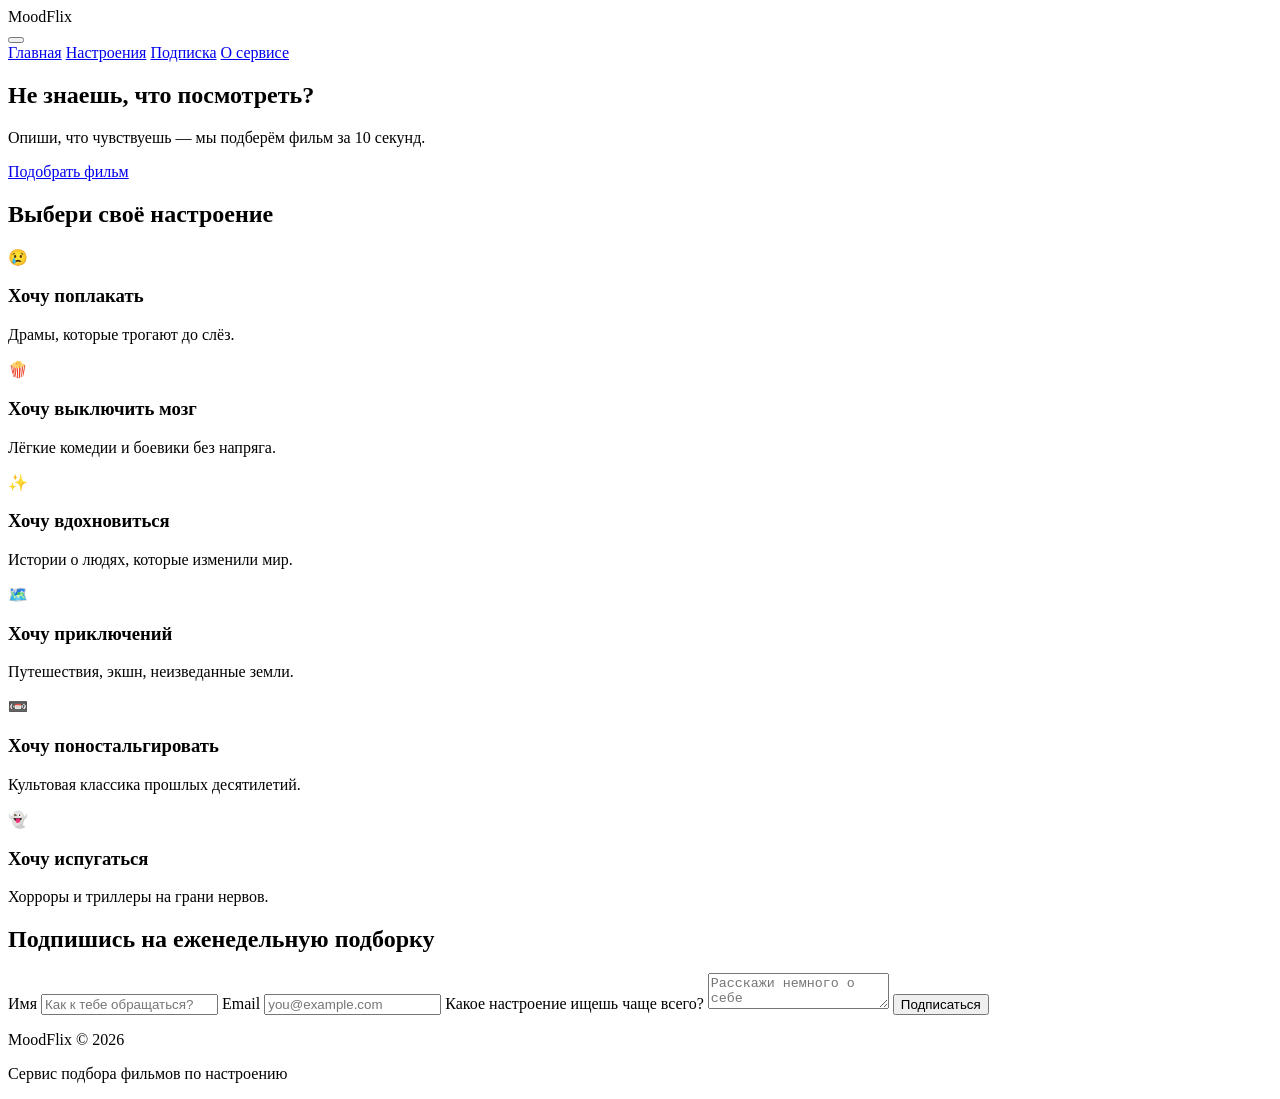
==== task2/index.html @ 87a9a449 "feat: add task2 html skeleton" ====
<!DOCTYPE html>
<html lang="ru">
<head>
  <meta charset="utf-8">
  <meta name="viewport" content="width=device-width, initial-scale=1">
  <title>MoodFlix — фильм под твоё настроение</title>
  <link rel="stylesheet" href="style.css">
</head>
<body>

  <header class="site-header">
    <div class="logo">MoodFlix</div>

    <button class="burger" aria-label="Открыть меню">
      <span></span>
      <span></span>
      <span></span>
    </button>

    <nav class="main-nav">
      <a href="#hero">Главная</a>
      <a href="#moods">Настроения</a>
      <a href="#subscribe">Подписка</a>
      <a href="#about">О сервисе</a>
    </nav>
  </header>

  <main>

    <section id="hero" class="hero">
      <h1>Не знаешь, что посмотреть?</h1>
      <p>Опиши, что чувствуешь — мы подберём фильм за 10 секунд.</p>
      <a href="#moods" class="btn-primary">Подобрать фильм</a>
    </section>

    <section id="moods" class="moods">
      <h2>Выбери своё настроение</h2>
      <div class="mood-grid">

        <div class="mood-card">
          <div class="mood-icon">😢</div>
          <h3>Хочу поплакать</h3>
          <p>Драмы, которые трогают до слёз.</p>
        </div>

        <div class="mood-card">
          <div class="mood-icon">🍿</div>
          <h3>Хочу выключить мозг</h3>
          <p>Лёгкие комедии и боевики без напряга.</p>
        </div>

        <div class="mood-card">
          <div class="mood-icon">✨</div>
          <h3>Хочу вдохновиться</h3>
          <p>Истории о людях, которые изменили мир.</p>
        </div>

        <div class="mood-card">
          <div class="mood-icon">🗺️</div>
          <h3>Хочу приключений</h3>
          <p>Путешествия, экшн, неизведанные земли.</p>
        </div>

        <div class="mood-card">
          <div class="mood-icon">📼</div>
          <h3>Хочу поностальгировать</h3>
          <p>Культовая классика прошлых десятилетий.</p>
        </div>

        <div class="mood-card">
          <div class="mood-icon">👻</div>
          <h3>Хочу испугаться</h3>
          <p>Хорроры и триллеры на грани нервов.</p>
        </div>

      </div>
    </section>

    <section id="subscribe" class="subscribe">
      <h2>Подпишись на еженедельную подборку</h2>
      <form class="subscribe-form">
        <label for="name">Имя</label>
        <input type="text" id="name" name="name" placeholder="Как к тебе обращаться?">

        <label for="email">Email</label>
        <input type="email" id="email" name="email" placeholder="you@example.com">

        <label for="message">Какое настроение ищешь чаще всего?</label>
        <textarea id="message" name="message" placeholder="Расскажи немного о себе"></textarea>

        <button type="submit" class="btn-primary">Подписаться</button>
      </form>
    </section>

  </main>

  <footer id="about" class="site-footer">
    <p>MoodFlix © 2026</p>
    <p>Сервис подбора фильмов по настроению</p>
  </footer>

</body>
</html>
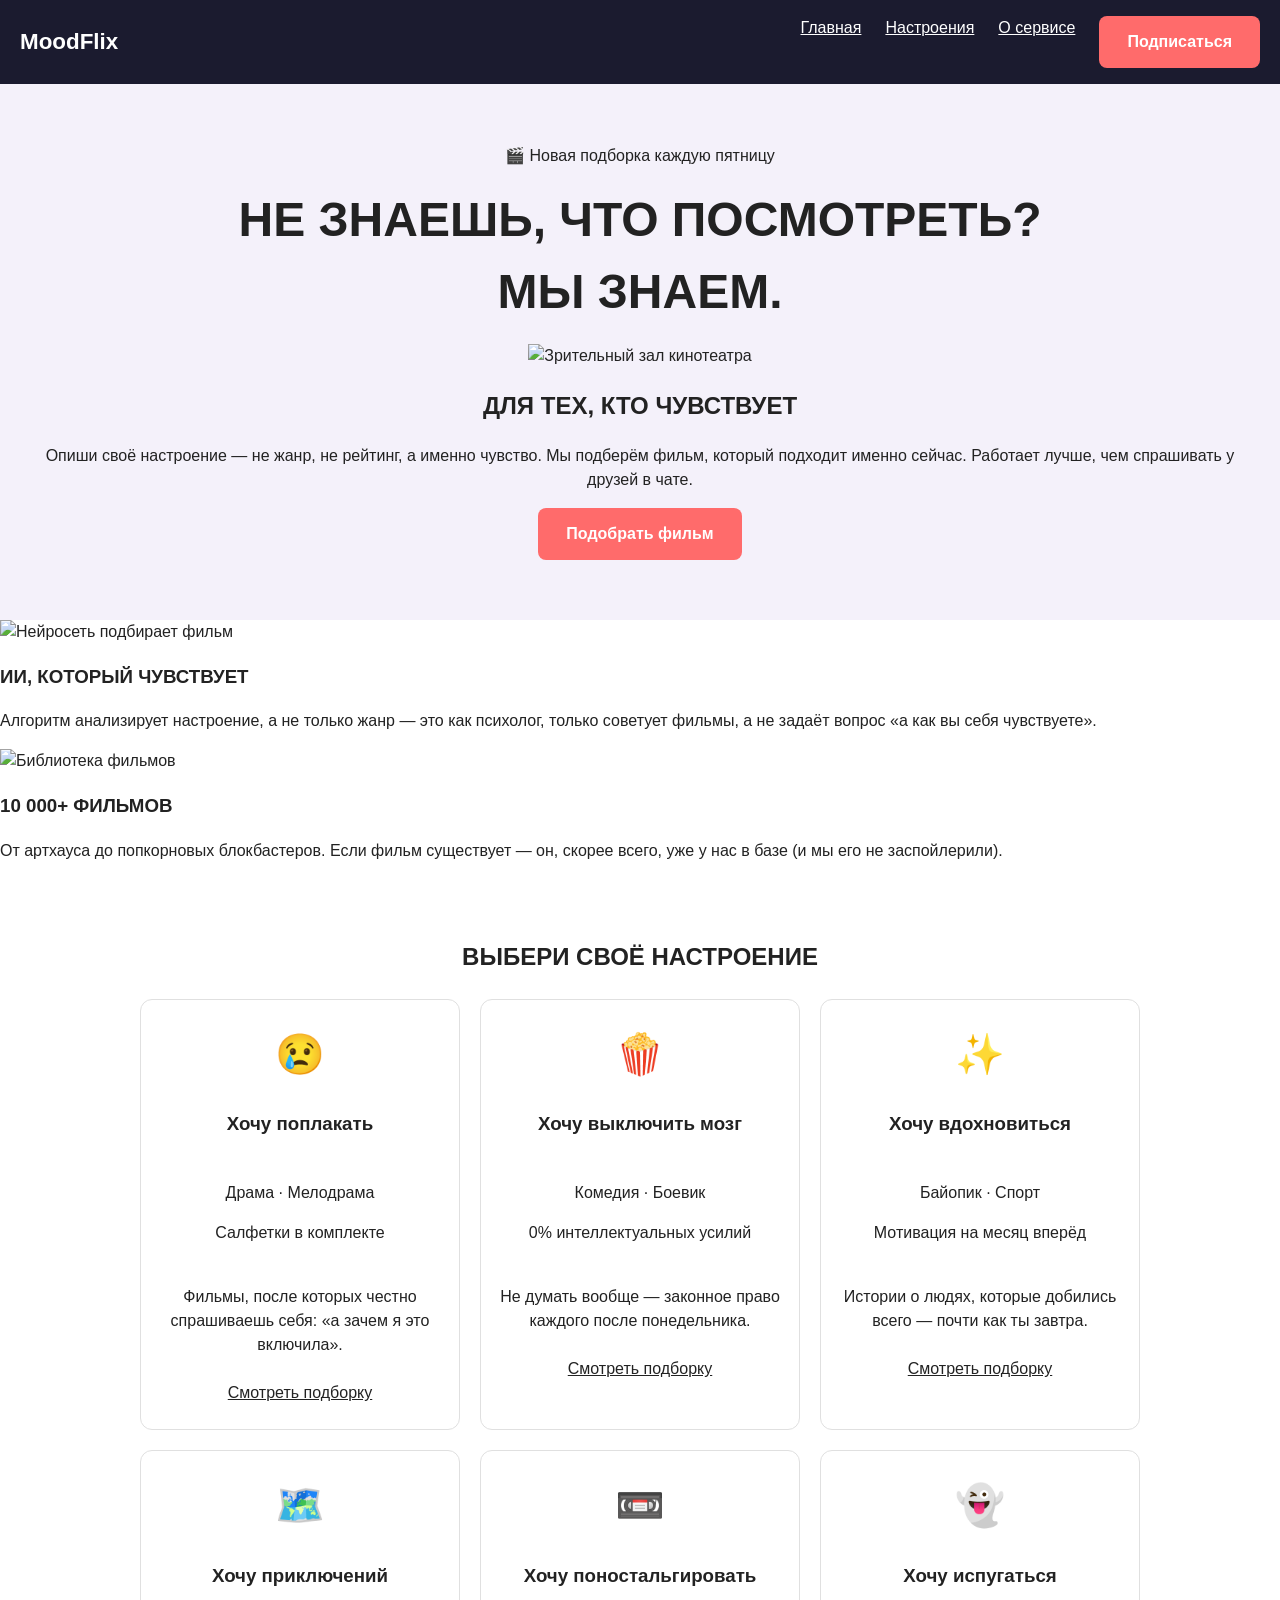
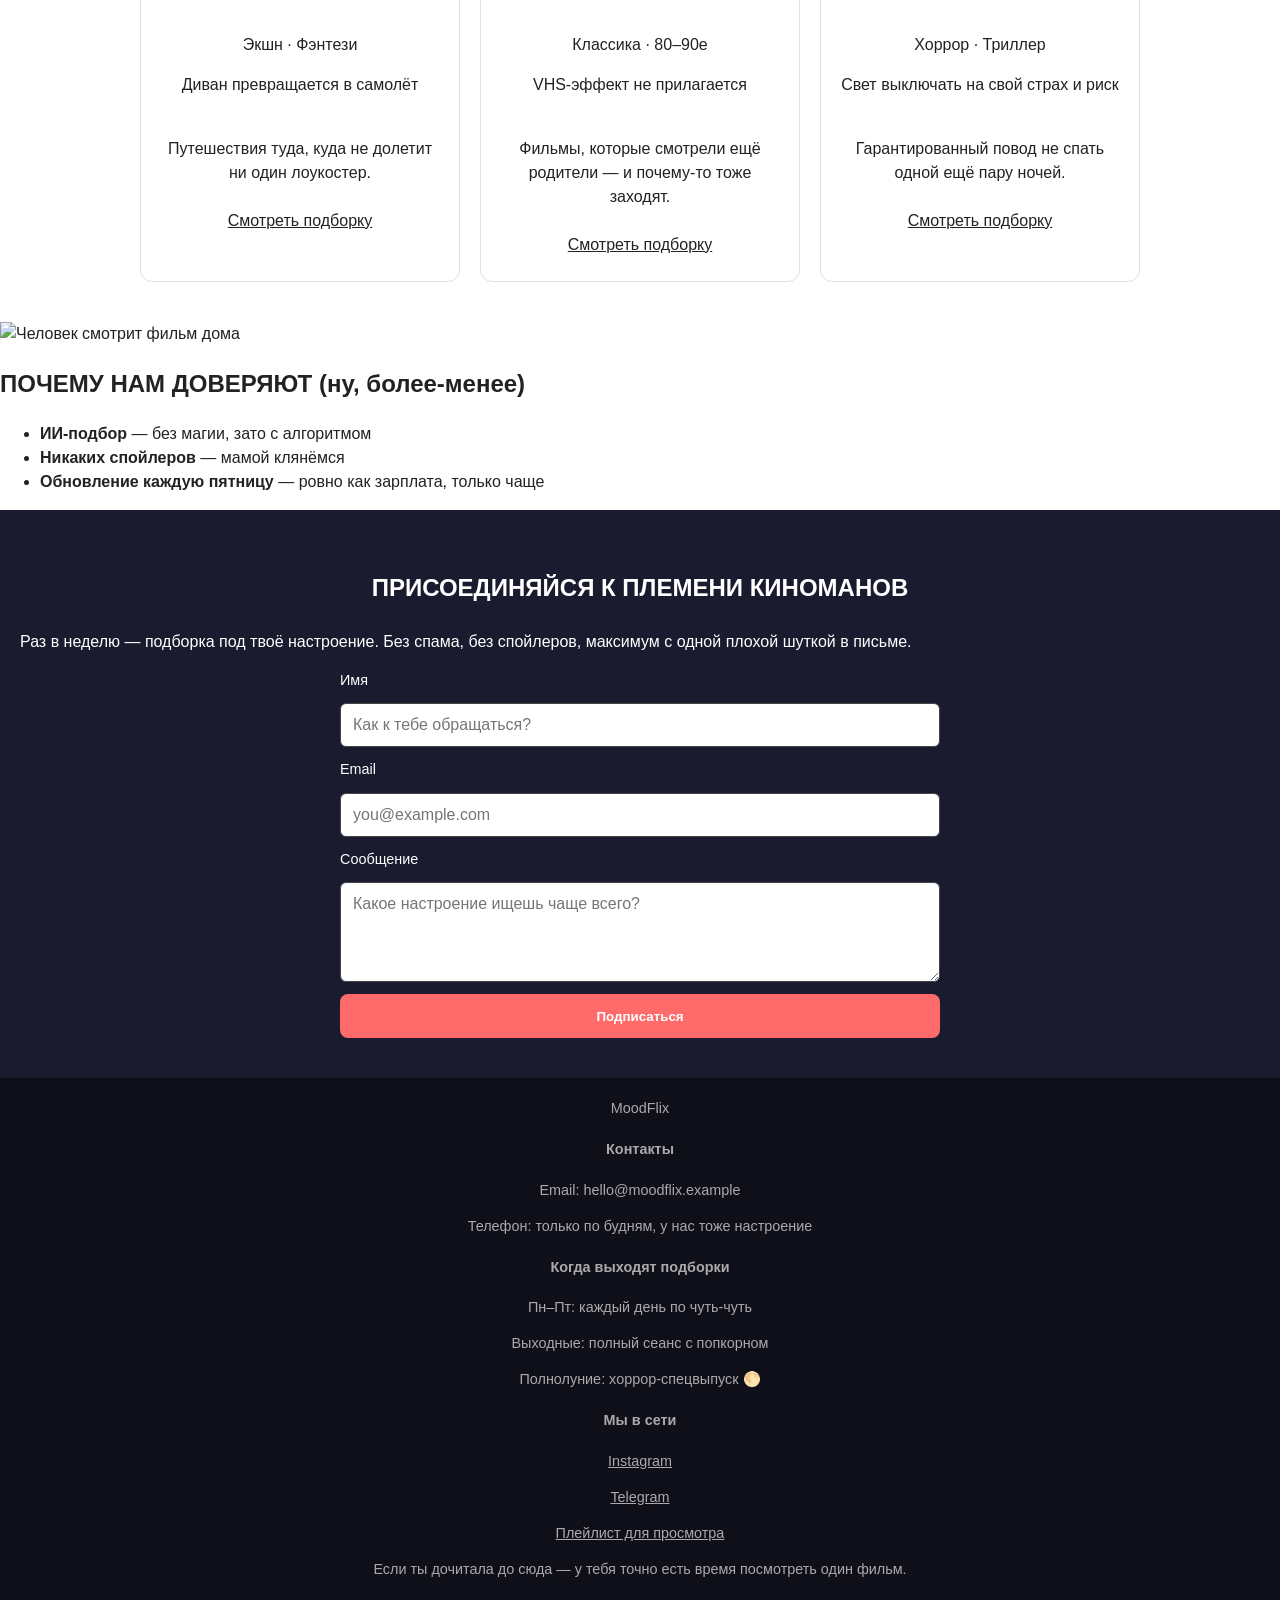
==== commit e73e7946: "feat: rebuild task2 as MoodFlix landing based on gym mockup" ====
--- a/task2/index.html
+++ b/task2/index.html
@@ -4,12 +4,14 @@
   <meta charset="utf-8">
   <meta name="viewport" content="width=device-width, initial-scale=1">
   <title>MoodFlix — фильм под твоё настроение</title>
+  <link rel="preconnect" href="https://fonts.googleapis.com">
+  <link href="https://fonts.googleapis.com/css2?family=Anton&family=Manrope:wght@400;600;800&display=swap" rel="stylesheet">
   <link rel="stylesheet" href="style.css">
 </head>
 <body>
 
   <header class="site-header">
-    <div class="logo">MoodFlix</div>
+    <div class="logo"><span class="logo-dot"></span> MoodFlix</div>
 
     <button class="burger" aria-label="Открыть меню">
       <span></span>
@@ -20,64 +22,131 @@
     <nav class="main-nav">
       <a href="#hero">Главная</a>
       <a href="#moods">Настроения</a>
-      <a href="#subscribe">Подписка</a>
       <a href="#about">О сервисе</a>
+      <a href="#subscribe" class="btn btn-primary nav-cta">Подписаться</a>
     </nav>
   </header>
 
   <main>
 
     <section id="hero" class="hero">
-      <h1>Не знаешь, что посмотреть?</h1>
-      <p>Опиши, что чувствуешь — мы подберём фильм за 10 секунд.</p>
-      <a href="#moods" class="btn-primary">Подобрать фильм</a>
+      <div class="hero-badge">🎬 Новая подборка каждую пятницу</div>
+      <h1 class="hero-title">НЕ ЗНАЕШЬ, ЧТО ПОСМОТРЕТЬ?<br><span class="accent">МЫ ЗНАЕМ.</span></h1>
+
+      <div class="hero-grid">
+        <img class="hero-image" src="https://images.unsplash.com/photo-1489599849927-2ee91cede3ba?w=900&q=80" alt="Зрительный зал кинотеатра">
+        <div class="hero-panel">
+          <h2>ДЛЯ ТЕХ, КТО ЧУВСТВУЕТ</h2>
+          <p>Опиши своё настроение — не жанр, не рейтинг, а именно чувство. Мы подберём фильм, который подходит именно сейчас. Работает лучше, чем спрашивать у друзей в чате.</p>
+          <a href="#moods" class="btn btn-primary">Подобрать фильм</a>
+        </div>
+      </div>
+    </section>
+
+    <section class="features">
+      <div class="feature-card">
+        <img src="https://images.unsplash.com/photo-1517602302552-471fe67acf66?w=700&q=80" alt="Нейросеть подбирает фильм">
+        <h3>ИИ, КОТОРЫЙ ЧУВСТВУЕТ</h3>
+        <p>Алгоритм анализирует настроение, а не только жанр — это как психолог, только советует фильмы, а не задаёт вопрос «а как вы себя чувствуете».</p>
+      </div>
+      <div class="feature-card">
+        <img src="https://images.unsplash.com/photo-1478720568477-152d9b164e26?w=700&q=80" alt="Библиотека фильмов">
+        <h3>10 000+ ФИЛЬМОВ</h3>
+        <p>От артхауса до попкорновых блокбастеров. Если фильм существует — он, скорее всего, уже у нас в базе (и мы его не заспойлерили).</p>
+      </div>
     </section>
 
     <section id="moods" class="moods">
-      <h2>Выбери своё настроение</h2>
+      <h2>ВЫБЕРИ СВОЁ НАСТРОЕНИЕ</h2>
       <div class="mood-grid">
 
         <div class="mood-card">
           <div class="mood-icon">😢</div>
           <h3>Хочу поплакать</h3>
-          <p>Драмы, которые трогают до слёз.</p>
+          <div class="mood-tags">
+            <p>Драма · Мелодрама</p>
+            <p>Салфетки в комплекте</p>
+          </div>
+          <p class="mood-desc">Фильмы, после которых честно спрашиваешь себя: «а зачем я это включила».</p>
+          <a href="#" class="btn btn-outline">Смотреть подборку</a>
         </div>
 
         <div class="mood-card">
           <div class="mood-icon">🍿</div>
           <h3>Хочу выключить мозг</h3>
-          <p>Лёгкие комедии и боевики без напряга.</p>
+          <div class="mood-tags">
+            <p>Комедия · Боевик</p>
+            <p>0% интеллектуальных усилий</p>
+          </div>
+          <p class="mood-desc">Не думать вообще — законное право каждого после понедельника.</p>
+          <a href="#" class="btn btn-outline">Смотреть подборку</a>
         </div>
 
         <div class="mood-card">
           <div class="mood-icon">✨</div>
           <h3>Хочу вдохновиться</h3>
-          <p>Истории о людях, которые изменили мир.</p>
+          <div class="mood-tags">
+            <p>Байопик · Спорт</p>
+            <p>Мотивация на месяц вперёд</p>
+          </div>
+          <p class="mood-desc">Истории о людях, которые добились всего — почти как ты завтра.</p>
+          <a href="#" class="btn btn-outline">Смотреть подборку</a>
         </div>
 
         <div class="mood-card">
           <div class="mood-icon">🗺️</div>
           <h3>Хочу приключений</h3>
-          <p>Путешествия, экшн, неизведанные земли.</p>
+          <div class="mood-tags">
+            <p>Экшн · Фэнтези</p>
+            <p>Диван превращается в самолёт</p>
+          </div>
+          <p class="mood-desc">Путешествия туда, куда не долетит ни один лоукостер.</p>
+          <a href="#" class="btn btn-outline">Смотреть подборку</a>
         </div>
 
         <div class="mood-card">
           <div class="mood-icon">📼</div>
           <h3>Хочу поностальгировать</h3>
-          <p>Культовая классика прошлых десятилетий.</p>
+          <div class="mood-tags">
+            <p>Классика · 80–90е</p>
+            <p>VHS-эффект не прилагается</p>
+          </div>
+          <p class="mood-desc">Фильмы, которые смотрели ещё родители — и почему-то тоже заходят.</p>
+          <a href="#" class="btn btn-outline">Смотреть подборку</a>
         </div>
 
         <div class="mood-card">
           <div class="mood-icon">👻</div>
           <h3>Хочу испугаться</h3>
-          <p>Хорроры и триллеры на грани нервов.</p>
+          <div class="mood-tags">
+            <p>Хоррор · Триллер</p>
+            <p>Свет выключать на свой страх и риск</p>
+          </div>
+          <p class="mood-desc">Гарантированный повод не спать одной ещё пару ночей.</p>
+          <a href="#" class="btn btn-outline">Смотреть подборку</a>
         </div>
 
       </div>
     </section>
 
+    <section id="about" class="community">
+      <div class="community-media">
+        <img src="https://images.unsplash.com/photo-1440404653325-ab127d49abc1?w=800&q=80" alt="Человек смотрит фильм дома">
+      </div>
+      <div class="community-content">
+        <h2>ПОЧЕМУ НАМ ДОВЕРЯЮТ <span class="accent">(ну, более-менее)</span></h2>
+        <ul class="perk-list">
+          <li><strong>ИИ-подбор</strong> — без магии, зато с алгоритмом</li>
+          <li><strong>Никаких спойлеров</strong> — мамой клянёмся</li>
+          <li><strong>Обновление каждую пятницу</strong> — ровно как зарплата, только чаще</li>
+        </ul>
+      </div>
+    </section>
+
     <section id="subscribe" class="subscribe">
-      <h2>Подпишись на еженедельную подборку</h2>
+      <h2>ПРИСОЕДИНЯЙСЯ К ПЛЕМЕНИ КИНОМАНОВ</h2>
+      <p class="subscribe-lead">Раз в неделю — подборка под твоё настроение. Без спама, без спойлеров, максимум с одной плохой шуткой в письме.</p>
+
       <form class="subscribe-form">
         <label for="name">Имя</label>
         <input type="text" id="name" name="name" placeholder="Как к тебе обращаться?">
@@ -85,18 +154,41 @@
         <label for="email">Email</label>
         <input type="email" id="email" name="email" placeholder="you@example.com">
 
-        <label for="message">Какое настроение ищешь чаще всего?</label>
-        <textarea id="message" name="message" placeholder="Расскажи немного о себе"></textarea>
+        <label for="message">Сообщение</label>
+        <textarea id="message" name="message" placeholder="Какое настроение ищешь чаще всего?"></textarea>
 
-        <button type="submit" class="btn-primary">Подписаться</button>
+        <button type="submit" class="btn btn-primary">Подписаться</button>
       </form>
     </section>
 
   </main>
 
-  <footer id="about" class="site-footer">
-    <p>MoodFlix © 2026</p>
-    <p>Сервис подбора фильмов по настроению</p>
+  <footer class="site-footer">
+    <div class="footer-logo"><span class="logo-dot"></span> MoodFlix</div>
+
+    <div class="footer-columns">
+      <div class="footer-col">
+        <h4>Контакты</h4>
+        <p>Email: hello@moodflix.example</p>
+        <p>Телефон: только по будням, у нас тоже настроение</p>
+      </div>
+
+      <div class="footer-col">
+        <h4>Когда выходят подборки</h4>
+        <p>Пн–Пт: каждый день по чуть-чуть</p>
+        <p>Выходные: полный сеанс с попкорном</p>
+        <p>Полнолуние: хоррор-спецвыпуск 🌕</p>
+      </div>
+
+      <div class="footer-col">
+        <h4>Мы в сети</h4>
+        <p><a href="#">Instagram</a></p>
+        <p><a href="#">Telegram</a></p>
+        <p><a href="#">Плейлист для просмотра</a></p>
+      </div>
+    </div>
+
+    <p class="footer-easter-egg">Если ты дочитала до сюда — у тебя точно есть время посмотреть один фильм.</p>
   </footer>
 
 </body>
--- a/task2/style.css
+++ b/task2/style.css
@@ -0,0 +1,242 @@
+/* ============ БАЗА (мобильная версия, без медиазапросов) ============ */
+
+* {
+  box-sizing: border-box;
+}
+
+body {
+  margin: 0;
+  font-family: Arial, sans-serif;
+  color: #222;
+  line-height: 1.5;
+}
+
+a {
+  color: inherit;
+}
+
+/* Общая структурная сетка страницы через Grid */
+body {
+  display: grid;
+  grid-template-rows: auto 1fr auto;
+  min-height: 100vh;
+}
+
+/* ШАПКА: Flexbox для расположения лого и бургера */
+.site-header {
+  display: flex;
+  flex-direction: row;
+  justify-content: space-between;
+  align-items: center;
+  padding: 16px 20px;
+  background-color: #1b1b2f;
+  color: #fff;
+}
+
+.logo {
+  font-size: 1.4rem;
+  font-weight: bold;
+}
+
+/* Бургер — виден на мобильной ширине */
+.burger {
+  display: flex;
+  flex-direction: column;
+  justify-content: space-between;
+  width: 32px;
+  height: 24px;
+  background: none;
+  border: none;
+  cursor: pointer;
+  padding: 0;
+}
+
+.burger span {
+  display: block;
+  height: 3px;
+  width: 100%;
+  background-color: #fff;
+  border-radius: 2px;
+}
+
+/* Навигация скрыта на мобильной версии (по заданию — только визуально, JS не нужен) */
+.main-nav {
+  display: none;
+}
+
+/* ГЕРОЙ-СЕКЦИЯ */
+.hero {
+  display: flex;
+  flex-direction: column;
+  align-items: center;
+  text-align: center;
+  gap: 16px;
+  padding: 60px 20px;
+  background-color: #f4f1fa;
+}
+
+.hero h1 {
+  margin: 0;
+  font-size: 1.8rem;
+}
+
+.btn-primary {
+  display: inline-block;
+  background-color: #ff6b6b;
+  color: #fff;
+  text-decoration: none;
+  padding: 14px 28px;
+  border-radius: 8px;
+  font-weight: bold;
+  min-height: 44px;
+  min-width: 44px;
+  border: none;
+  cursor: pointer;
+  transition: transform 0.2s, background-color 0.2s;
+}
+
+.btn-primary:hover {
+  background-color: #ff4757;
+  transform: scale(1.05);
+}
+
+/* БЛОК НАСТРОЕНИЙ */
+.moods {
+  padding: 40px 20px;
+}
+
+.moods h2 {
+  text-align: center;
+  margin-bottom: 24px;
+}
+
+/* Крупная сетка карточек — через CSS Grid, 1 колонка на мобильной ширине */
+.mood-grid {
+  display: grid;
+  grid-template-columns: 1fr;
+  gap: 20px;
+}
+
+.mood-card {
+  display: flex;
+  flex-direction: column;
+  align-items: center;
+  text-align: center;
+  gap: 8px;
+  background-color: #fff;
+  border: 1px solid #e0e0e0;
+  border-radius: 12px;
+  padding: 24px 16px;
+  transition: transform 0.2s, box-shadow 0.2s;
+}
+
+.mood-card:hover {
+  transform: scale(1.03);
+  box-shadow: 0 8px 20px rgba(0, 0, 0, 0.1);
+}
+
+.mood-icon {
+  font-size: 2.5rem;
+}
+
+/* ФОРМА ПОДПИСКИ */
+.subscribe {
+  background-color: #1b1b2f;
+  color: #fff;
+  padding: 40px 20px;
+}
+
+.subscribe h2 {
+  text-align: center;
+  margin-bottom: 24px;
+}
+
+.subscribe-form {
+  display: flex;
+  flex-direction: column;
+  gap: 12px;
+  max-width: 500px;
+  margin: 0 auto;
+}
+
+.subscribe-form label {
+  font-size: 0.9rem;
+}
+
+.subscribe-form input,
+.subscribe-form textarea {
+  padding: 12px;
+  border-radius: 6px;
+  border: 1px solid #444;
+  font-family: inherit;
+  font-size: 1rem;
+  min-height: 44px;
+  transition: border-color 0.2s;
+}
+
+.subscribe-form textarea {
+  min-height: 100px;
+  resize: vertical;
+}
+
+.subscribe-form input:hover,
+.subscribe-form textarea:hover {
+  border-color: #888;
+}
+
+.subscribe-form input:focus,
+.subscribe-form textarea:focus {
+  outline: none;
+  border-color: #ff6b6b;
+}
+
+/* ФУТЕР */
+.site-footer {
+  text-align: center;
+  padding: 20px;
+  background-color: #0f0f1a;
+  color: #aaa;
+  font-size: 0.9rem;
+}
+
+
+/* ============ ПЛАНШЕТ: от 768px ============ */
+@media (min-width: 768px) {
+
+  .burger {
+    display: none;
+  }
+
+  .main-nav {
+    display: flex;
+    flex-direction: row;
+    gap: 24px;
+  }
+
+  .hero h1 {
+    font-size: 2.4rem;
+  }
+
+  .mood-grid {
+    grid-template-columns: repeat(2, 1fr);
+  }
+}
+
+
+/* ============ ДЕСКТОП: от 1200px ============ */
+@media (min-width: 1200px) {
+
+  .hero h1 {
+    font-size: 3rem;
+  }
+
+  .mood-grid {
+    grid-template-columns: repeat(3, 1fr);
+    max-width: 1000px;
+    margin: 0 auto;
+  }
+
+  .subscribe-form {
+    max-width: 600px;
+  }
+}
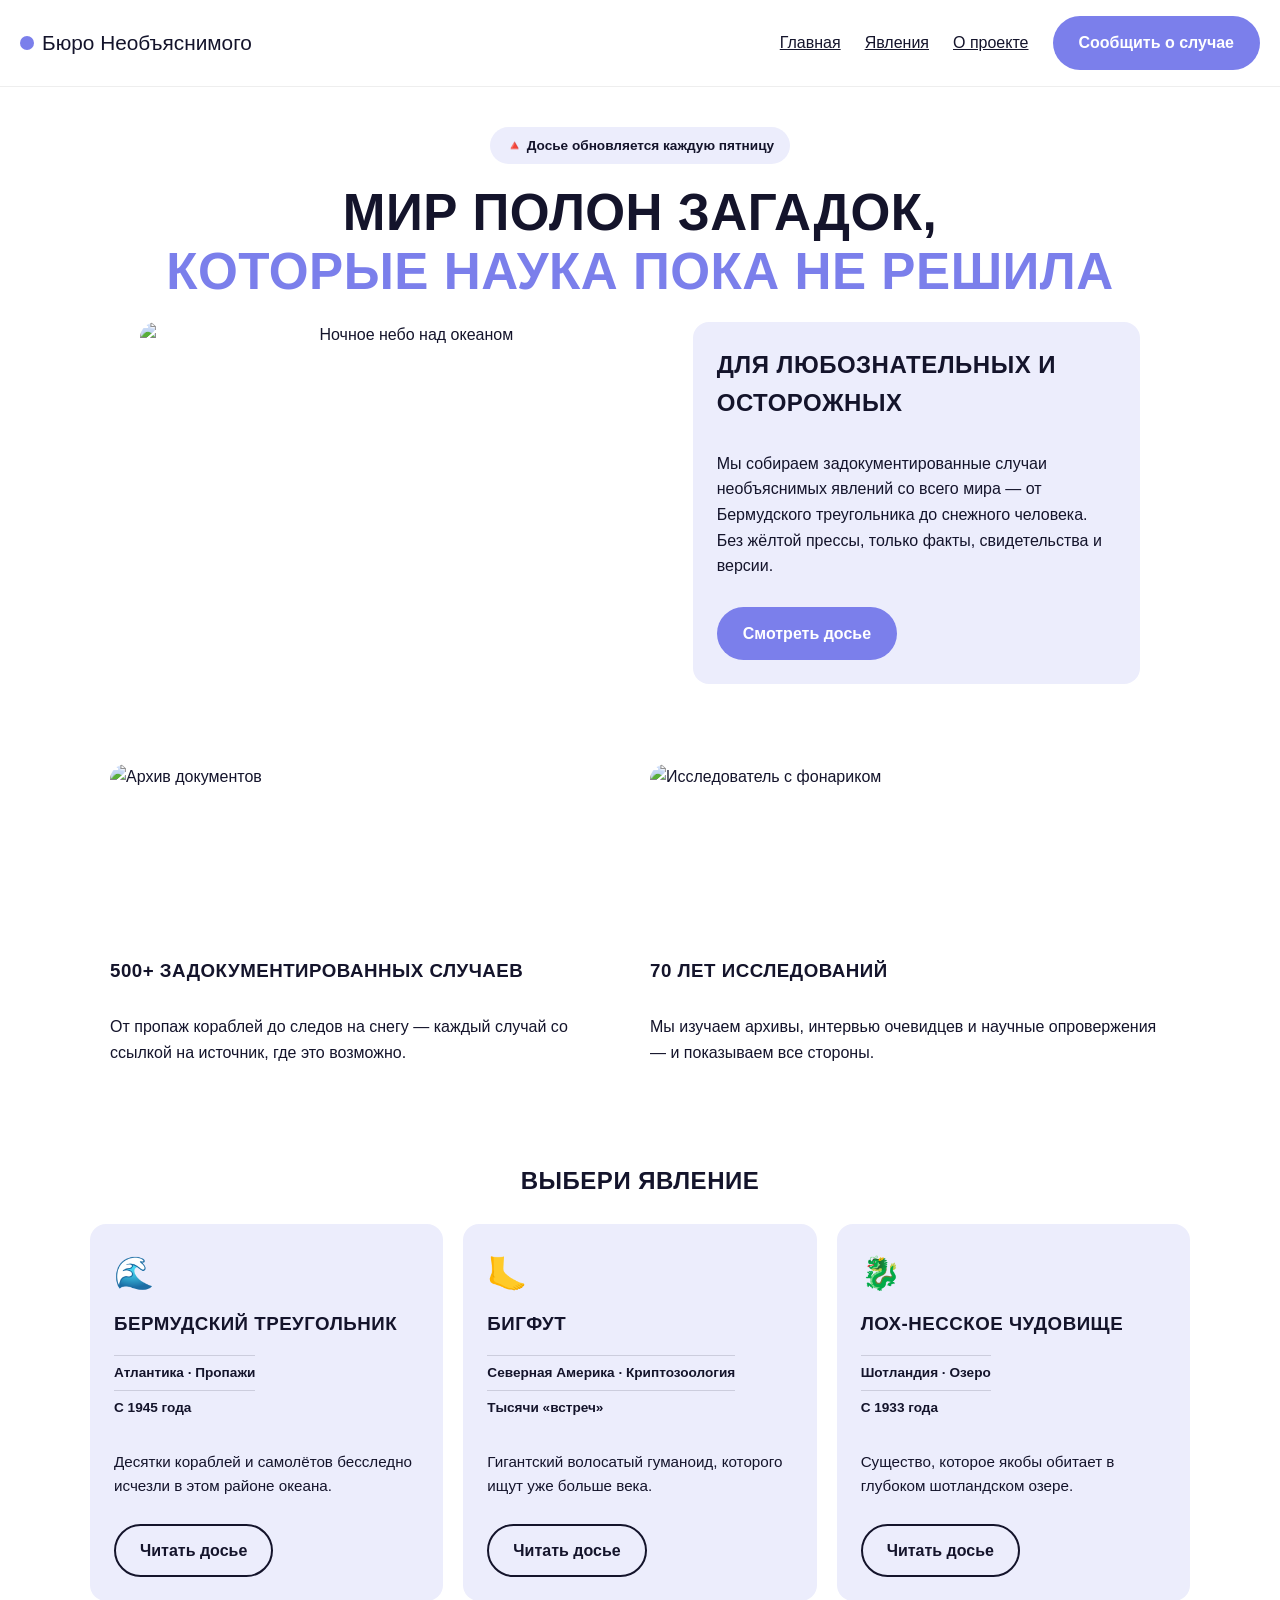
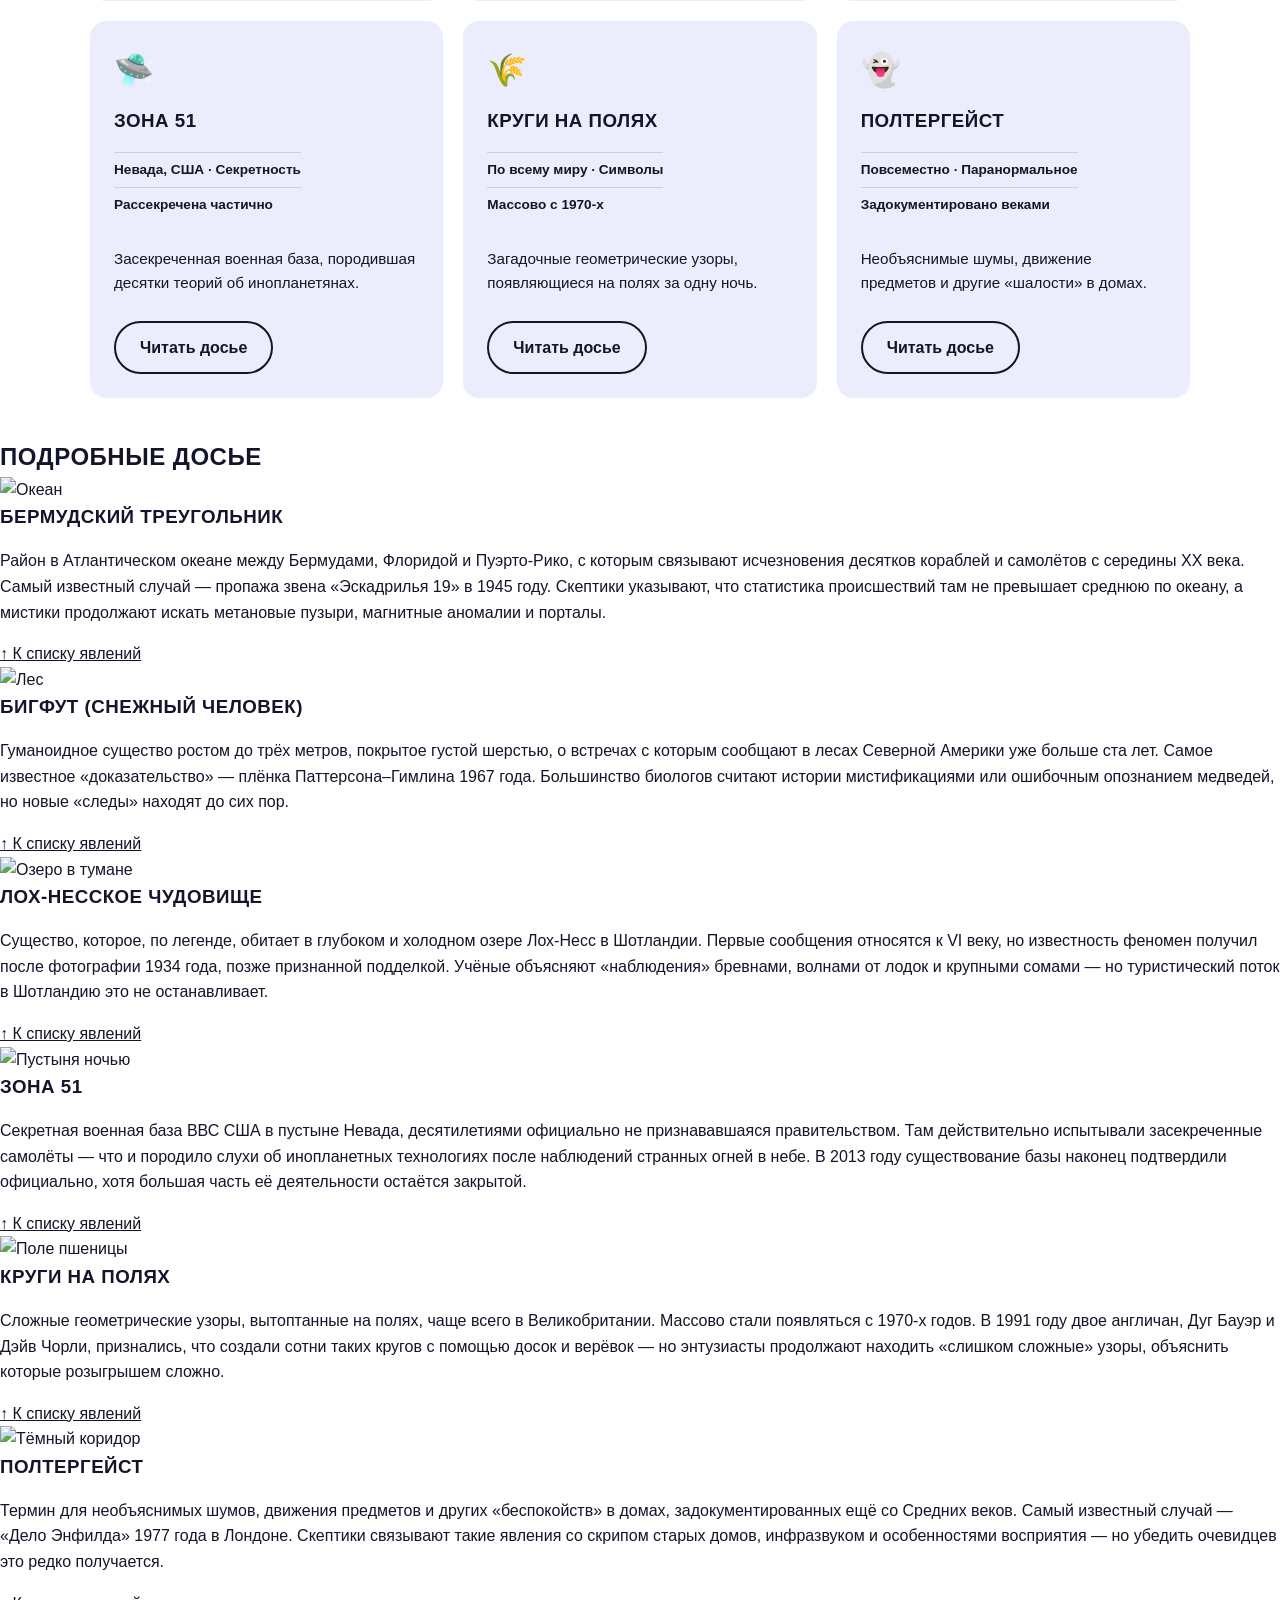
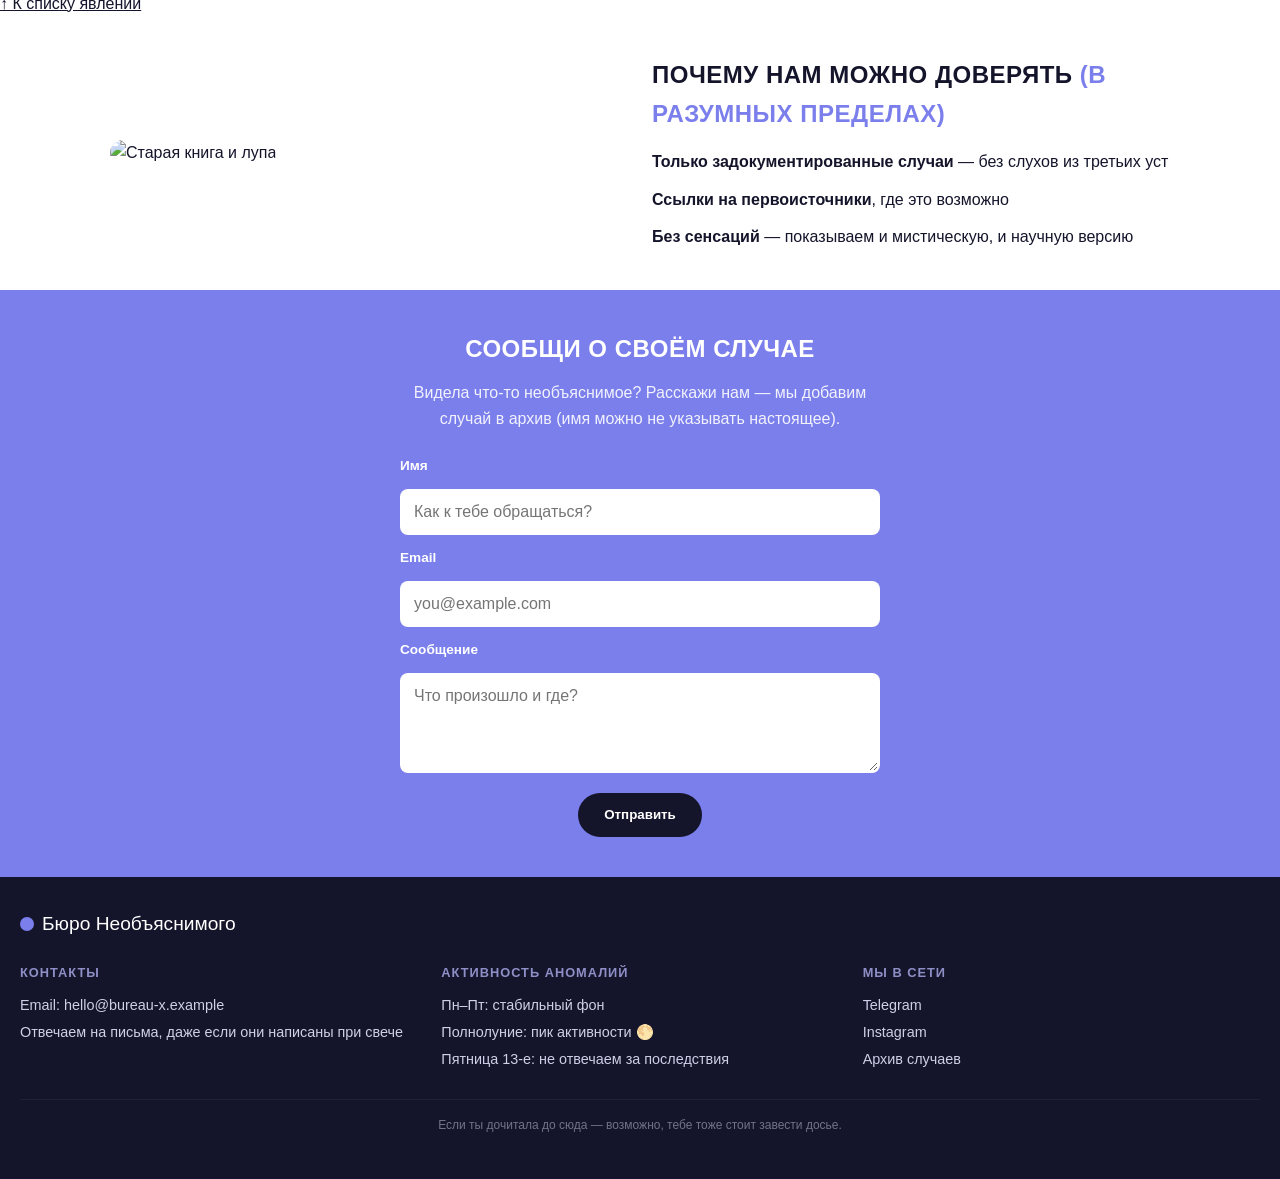
==== commit 2c853434: "fix: replace MoodFlix with Bureau of Mysteries landing (theme change)" ====
--- a/task2/index.html
+++ b/task2/index.html
@@ -3,7 +3,7 @@
 <head>
   <meta charset="utf-8">
   <meta name="viewport" content="width=device-width, initial-scale=1">
-  <title>MoodFlix — фильм под твоё настроение</title>
+  <title>Бюро Необъяснимого — архив загадочных явлений</title>
   <link rel="preconnect" href="https://fonts.googleapis.com">
   <link href="https://fonts.googleapis.com/css2?family=Anton&family=Manrope:wght@400;600;800&display=swap" rel="stylesheet">
   <link rel="stylesheet" href="style.css">
@@ -11,7 +11,7 @@
 <body>
 
   <header class="site-header">
-    <div class="logo"><span class="logo-dot"></span> MoodFlix</div>
+    <div class="logo"><span class="logo-dot"></span> Бюро Необъяснимого</div>
 
     <button class="burger" aria-label="Открыть меню">
       <span></span>
@@ -21,131 +21,190 @@
 
     <nav class="main-nav">
       <a href="#hero">Главная</a>
-      <a href="#moods">Настроения</a>
-      <a href="#about">О сервисе</a>
-      <a href="#subscribe" class="btn btn-primary nav-cta">Подписаться</a>
+      <a href="#mysteries">Явления</a>
+      <a href="#trust">О проекте</a>
+      <a href="#report" class="btn btn-primary nav-cta">Сообщить о случае</a>
     </nav>
   </header>
 
   <main>
 
     <section id="hero" class="hero">
-      <div class="hero-badge">🎬 Новая подборка каждую пятницу</div>
-      <h1 class="hero-title">НЕ ЗНАЕШЬ, ЧТО ПОСМОТРЕТЬ?<br><span class="accent">МЫ ЗНАЕМ.</span></h1>
+      <div class="hero-badge">🔺 Досье обновляется каждую пятницу</div>
+      <h1 class="hero-title">МИР ПОЛОН ЗАГАДОК,<br><span class="accent">КОТОРЫЕ НАУКА ПОКА НЕ РЕШИЛА</span></h1>
 
       <div class="hero-grid">
-        <img class="hero-image" src="https://images.unsplash.com/photo-1489599849927-2ee91cede3ba?w=900&q=80" alt="Зрительный зал кинотеатра">
+        <img class="hero-image" src="https://images.unsplash.com/photo-1502134249126-9f3755a50d78?w=900&q=80" alt="Ночное небо над океаном">
         <div class="hero-panel">
-          <h2>ДЛЯ ТЕХ, КТО ЧУВСТВУЕТ</h2>
-          <p>Опиши своё настроение — не жанр, не рейтинг, а именно чувство. Мы подберём фильм, который подходит именно сейчас. Работает лучше, чем спрашивать у друзей в чате.</p>
-          <a href="#moods" class="btn btn-primary">Подобрать фильм</a>
+          <h2>ДЛЯ ЛЮБОЗНАТЕЛЬНЫХ И ОСТОРОЖНЫХ</h2>
+          <p>Мы собираем задокументированные случаи необъяснимых явлений со всего мира — от Бермудского треугольника до снежного человека. Без жёлтой прессы, только факты, свидетельства и версии.</p>
+          <a href="#mysteries" class="btn btn-primary">Смотреть досье</a>
         </div>
       </div>
     </section>
 
     <section class="features">
       <div class="feature-card">
-        <img src="https://images.unsplash.com/photo-1517602302552-471fe67acf66?w=700&q=80" alt="Нейросеть подбирает фильм">
-        <h3>ИИ, КОТОРЫЙ ЧУВСТВУЕТ</h3>
-        <p>Алгоритм анализирует настроение, а не только жанр — это как психолог, только советует фильмы, а не задаёт вопрос «а как вы себя чувствуете».</p>
+        <img src="https://images.unsplash.com/photo-1419242902214-272b3f66ee7a?w=700&q=80" alt="Архив документов">
+        <h3>500+ ЗАДОКУМЕНТИРОВАННЫХ СЛУЧАЕВ</h3>
+        <p>От пропаж кораблей до следов на снегу — каждый случай со ссылкой на источник, где это возможно.</p>
       </div>
       <div class="feature-card">
-        <img src="https://images.unsplash.com/photo-1478720568477-152d9b164e26?w=700&q=80" alt="Библиотека фильмов">
-        <h3>10 000+ ФИЛЬМОВ</h3>
-        <p>От артхауса до попкорновых блокбастеров. Если фильм существует — он, скорее всего, уже у нас в базе (и мы его не заспойлерили).</p>
-      </div>
-    </section>
-
-    <section id="moods" class="moods">
-      <h2>ВЫБЕРИ СВОЁ НАСТРОЕНИЕ</h2>
+        <img src="https://images.unsplash.com/photo-1506318137071-a8e063b4bec0?w=700&q=80" alt="Исследователь с фонариком">
+        <h3>70 ЛЕТ ИССЛЕДОВАНИЙ</h3>
+        <p>Мы изучаем архивы, интервью очевидцев и научные опровержения — и показываем все стороны.</p>
+      </div>
+    </section>
+
+    <section id="mysteries" class="moods">
+      <h2>ВЫБЕРИ ЯВЛЕНИЕ</h2>
       <div class="mood-grid">
 
         <div class="mood-card">
-          <div class="mood-icon">😢</div>
-          <h3>Хочу поплакать</h3>
-          <div class="mood-tags">
-            <p>Драма · Мелодрама</p>
-            <p>Салфетки в комплекте</p>
-          </div>
-          <p class="mood-desc">Фильмы, после которых честно спрашиваешь себя: «а зачем я это включила».</p>
-          <a href="#" class="btn btn-outline">Смотреть подборку</a>
-        </div>
-
-        <div class="mood-card">
-          <div class="mood-icon">🍿</div>
-          <h3>Хочу выключить мозг</h3>
-          <div class="mood-tags">
-            <p>Комедия · Боевик</p>
-            <p>0% интеллектуальных усилий</p>
-          </div>
-          <p class="mood-desc">Не думать вообще — законное право каждого после понедельника.</p>
-          <a href="#" class="btn btn-outline">Смотреть подборку</a>
-        </div>
-
-        <div class="mood-card">
-          <div class="mood-icon">✨</div>
-          <h3>Хочу вдохновиться</h3>
-          <div class="mood-tags">
-            <p>Байопик · Спорт</p>
-            <p>Мотивация на месяц вперёд</p>
-          </div>
-          <p class="mood-desc">Истории о людях, которые добились всего — почти как ты завтра.</p>
-          <a href="#" class="btn btn-outline">Смотреть подборку</a>
-        </div>
-
-        <div class="mood-card">
-          <div class="mood-icon">🗺️</div>
-          <h3>Хочу приключений</h3>
-          <div class="mood-tags">
-            <p>Экшн · Фэнтези</p>
-            <p>Диван превращается в самолёт</p>
-          </div>
-          <p class="mood-desc">Путешествия туда, куда не долетит ни один лоукостер.</p>
-          <a href="#" class="btn btn-outline">Смотреть подборку</a>
-        </div>
-
-        <div class="mood-card">
-          <div class="mood-icon">📼</div>
-          <h3>Хочу поностальгировать</h3>
-          <div class="mood-tags">
-            <p>Классика · 80–90е</p>
-            <p>VHS-эффект не прилагается</p>
-          </div>
-          <p class="mood-desc">Фильмы, которые смотрели ещё родители — и почему-то тоже заходят.</p>
-          <a href="#" class="btn btn-outline">Смотреть подборку</a>
+          <div class="mood-icon">🌊</div>
+          <h3>Бермудский треугольник</h3>
+          <div class="mood-tags">
+            <p>Атлантика · Пропажи</p>
+            <p>С 1945 года</p>
+          </div>
+          <p class="mood-desc">Десятки кораблей и самолётов бесследно исчезли в этом районе океана.</p>
+          <a href="#bermuda" class="btn btn-outline">Читать досье</a>
+        </div>
+
+        <div class="mood-card">
+          <div class="mood-icon">🦶</div>
+          <h3>Бигфут</h3>
+          <div class="mood-tags">
+            <p>Северная Америка · Криптозоология</p>
+            <p>Тысячи «встреч»</p>
+          </div>
+          <p class="mood-desc">Гигантский волосатый гуманоид, которого ищут уже больше века.</p>
+          <a href="#bigfoot" class="btn btn-outline">Читать досье</a>
+        </div>
+
+        <div class="mood-card">
+          <div class="mood-icon">🐉</div>
+          <h3>Лох-Несское чудовище</h3>
+          <div class="mood-tags">
+            <p>Шотландия · Озеро</p>
+            <p>С 1933 года</p>
+          </div>
+          <p class="mood-desc">Существо, которое якобы обитает в глубоком шотландском озере.</p>
+          <a href="#nessie" class="btn btn-outline">Читать досье</a>
+        </div>
+
+        <div class="mood-card">
+          <div class="mood-icon">🛸</div>
+          <h3>Зона 51</h3>
+          <div class="mood-tags">
+            <p>Невада, США · Секретность</p>
+            <p>Рассекречена частично</p>
+          </div>
+          <p class="mood-desc">Засекреченная военная база, породившая десятки теорий об инопланетянах.</p>
+          <a href="#area51" class="btn btn-outline">Читать досье</a>
+        </div>
+
+        <div class="mood-card">
+          <div class="mood-icon">🌾</div>
+          <h3>Круги на полях</h3>
+          <div class="mood-tags">
+            <p>По всему миру · Символы</p>
+            <p>Массово с 1970-х</p>
+          </div>
+          <p class="mood-desc">Загадочные геометрические узоры, появляющиеся на полях за одну ночь.</p>
+          <a href="#cropcircles" class="btn btn-outline">Читать досье</a>
         </div>
 
         <div class="mood-card">
           <div class="mood-icon">👻</div>
-          <h3>Хочу испугаться</h3>
-          <div class="mood-tags">
-            <p>Хоррор · Триллер</p>
-            <p>Свет выключать на свой страх и риск</p>
-          </div>
-          <p class="mood-desc">Гарантированный повод не спать одной ещё пару ночей.</p>
-          <a href="#" class="btn btn-outline">Смотреть подборку</a>
-        </div>
-
-      </div>
-    </section>
-
-    <section id="about" class="community">
+          <h3>Полтергейст</h3>
+          <div class="mood-tags">
+            <p>Повсеместно · Паранормальное</p>
+            <p>Задокументировано веками</p>
+          </div>
+          <p class="mood-desc">Необъяснимые шумы, движение предметов и другие «шалости» в домах.</p>
+          <a href="#ghosts" class="btn btn-outline">Читать досье</a>
+        </div>
+
+      </div>
+    </section>
+
+    <section class="dossier-list">
+      <h2 class="dossier-heading">ПОДРОБНЫЕ ДОСЬЕ</h2>
+
+      <article id="bermuda" class="dossier">
+        <img src="https://images.unsplash.com/photo-1439405326854-014607f694d7?w=800&q=80" alt="Океан">
+        <div class="dossier-text">
+          <h3>Бермудский треугольник</h3>
+          <p>Район в Атлантическом океане между Бермудами, Флоридой и Пуэрто-Рико, с которым связывают исчезновения десятков кораблей и самолётов с середины XX века. Самый известный случай — пропажа звена «Эскадрилья 19» в 1945 году. Скептики указывают, что статистика происшествий там не превышает среднюю по океану, а мистики продолжают искать метановые пузыри, магнитные аномалии и порталы.</p>
+          <a href="#mysteries" class="dossier-back">↑ К списку явлений</a>
+        </div>
+      </article>
+
+      <article id="bigfoot" class="dossier">
+        <img src="https://images.unsplash.com/photo-1448375240586-882707db888b?w=800&q=80" alt="Лес">
+        <div class="dossier-text">
+          <h3>Бигфут (Снежный человек)</h3>
+          <p>Гуманоидное существо ростом до трёх метров, покрытое густой шерстью, о встречах с которым сообщают в лесах Северной Америки уже больше ста лет. Самое известное «доказательство» — плёнка Паттерсона–Гимлина 1967 года. Большинство биологов считают истории мистификациями или ошибочным опознанием медведей, но новые «следы» находят до сих пор.</p>
+          <a href="#mysteries" class="dossier-back">↑ К списку явлений</a>
+        </div>
+      </article>
+
+      <article id="nessie" class="dossier">
+        <img src="https://images.unsplash.com/photo-1500534623283-312aade485b7?w=800&q=80" alt="Озеро в тумане">
+        <div class="dossier-text">
+          <h3>Лох-Несское чудовище</h3>
+          <p>Существо, которое, по легенде, обитает в глубоком и холодном озере Лох-Несс в Шотландии. Первые сообщения относятся к VI веку, но известность феномен получил после фотографии 1934 года, позже признанной подделкой. Учёные объясняют «наблюдения» бревнами, волнами от лодок и крупными сомами — но туристический поток в Шотландию это не останавливает.</p>
+          <a href="#mysteries" class="dossier-back">↑ К списку явлений</a>
+        </div>
+      </article>
+
+      <article id="area51" class="dossier">
+        <img src="https://images.unsplash.com/photo-1446776653964-20c1d3a81b06?w=800&q=80" alt="Пустыня ночью">
+        <div class="dossier-text">
+          <h3>Зона 51</h3>
+          <p>Секретная военная база ВВС США в пустыне Невада, десятилетиями официально не признававшаяся правительством. Там действительно испытывали засекреченные самолёты — что и породило слухи об инопланетных технологиях после наблюдений странных огней в небе. В 2013 году существование базы наконец подтвердили официально, хотя большая часть её деятельности остаётся закрытой.</p>
+          <a href="#mysteries" class="dossier-back">↑ К списку явлений</a>
+        </div>
+      </article>
+
+      <article id="cropcircles" class="dossier">
+        <img src="https://images.unsplash.com/photo-1500382017468-9049fed747ef?w=800&q=80" alt="Поле пшеницы">
+        <div class="dossier-text">
+          <h3>Круги на полях</h3>
+          <p>Сложные геометрические узоры, вытоптанные на полях, чаще всего в Великобритании. Массово стали появляться с 1970-х годов. В 1991 году двое англичан, Дуг Бауэр и Дэйв Чорли, признались, что создали сотни таких кругов с помощью досок и верёвок — но энтузиасты продолжают находить «слишком сложные» узоры, объяснить которые розыгрышем сложно.</p>
+          <a href="#mysteries" class="dossier-back">↑ К списку явлений</a>
+        </div>
+      </article>
+
+      <article id="ghosts" class="dossier">
+        <img src="https://images.unsplash.com/photo-1520121401995-928cd50d4e27?w=800&q=80" alt="Тёмный коридор">
+        <div class="dossier-text">
+          <h3>Полтергейст</h3>
+          <p>Термин для необъяснимых шумов, движения предметов и других «беспокойств» в домах, задокументированных ещё со Средних веков. Самый известный случай — «Дело Энфилда» 1977 года в Лондоне. Скептики связывают такие явления со скрипом старых домов, инфразвуком и особенностями восприятия — но убедить очевидцев это редко получается.</p>
+          <a href="#mysteries" class="dossier-back">↑ К списку явлений</a>
+        </div>
+      </article>
+
+    </section>
+
+    <section id="trust" class="community">
       <div class="community-media">
-        <img src="https://images.unsplash.com/photo-1440404653325-ab127d49abc1?w=800&q=80" alt="Человек смотрит фильм дома">
+        <img src="https://images.unsplash.com/photo-1518281420975-50db6e5d0a97?w=800&q=80" alt="Старая книга и лупа">
       </div>
       <div class="community-content">
-        <h2>ПОЧЕМУ НАМ ДОВЕРЯЮТ <span class="accent">(ну, более-менее)</span></h2>
+        <h2>ПОЧЕМУ НАМ МОЖНО ДОВЕРЯТЬ <span class="accent">(в разумных пределах)</span></h2>
         <ul class="perk-list">
-          <li><strong>ИИ-подбор</strong> — без магии, зато с алгоритмом</li>
-          <li><strong>Никаких спойлеров</strong> — мамой клянёмся</li>
-          <li><strong>Обновление каждую пятницу</strong> — ровно как зарплата, только чаще</li>
+          <li><strong>Только задокументированные случаи</strong> — без слухов из третьих уст</li>
+          <li><strong>Ссылки на первоисточники</strong>, где это возможно</li>
+          <li><strong>Без сенсаций</strong> — показываем и мистическую, и научную версию</li>
         </ul>
       </div>
     </section>
 
-    <section id="subscribe" class="subscribe">
-      <h2>ПРИСОЕДИНЯЙСЯ К ПЛЕМЕНИ КИНОМАНОВ</h2>
-      <p class="subscribe-lead">Раз в неделю — подборка под твоё настроение. Без спама, без спойлеров, максимум с одной плохой шуткой в письме.</p>
+    <section id="report" class="subscribe">
+      <h2>СООБЩИ О СВОЁМ СЛУЧАЕ</h2>
+      <p class="subscribe-lead">Видела что-то необъяснимое? Расскажи нам — мы добавим случай в архив (имя можно не указывать настоящее).</p>
 
       <form class="subscribe-form">
         <label for="name">Имя</label>
@@ -155,40 +214,40 @@
         <input type="email" id="email" name="email" placeholder="you@example.com">
 
         <label for="message">Сообщение</label>
-        <textarea id="message" name="message" placeholder="Какое настроение ищешь чаще всего?"></textarea>
-
-        <button type="submit" class="btn btn-primary">Подписаться</button>
+        <textarea id="message" name="message" placeholder="Что произошло и где?"></textarea>
+
+        <button type="submit" class="btn btn-primary">Отправить</button>
       </form>
     </section>
 
   </main>
 
   <footer class="site-footer">
-    <div class="footer-logo"><span class="logo-dot"></span> MoodFlix</div>
+    <div class="footer-logo"><span class="logo-dot"></span> Бюро Необъяснимого</div>
 
     <div class="footer-columns">
       <div class="footer-col">
         <h4>Контакты</h4>
-        <p>Email: hello@moodflix.example</p>
-        <p>Телефон: только по будням, у нас тоже настроение</p>
+        <p>Email: hello@bureau-x.example</p>
+        <p>Отвечаем на письма, даже если они написаны при свече</p>
       </div>
 
       <div class="footer-col">
-        <h4>Когда выходят подборки</h4>
-        <p>Пн–Пт: каждый день по чуть-чуть</p>
-        <p>Выходные: полный сеанс с попкорном</p>
-        <p>Полнолуние: хоррор-спецвыпуск 🌕</p>
+        <h4>Активность аномалий</h4>
+        <p>Пн–Пт: стабильный фон</p>
+        <p>Полнолуние: пик активности 🌕</p>
+        <p>Пятница 13-е: не отвечаем за последствия</p>
       </div>
 
       <div class="footer-col">
         <h4>Мы в сети</h4>
+        <p><a href="#">Telegram</a></p>
         <p><a href="#">Instagram</a></p>
-        <p><a href="#">Telegram</a></p>
-        <p><a href="#">Плейлист для просмотра</a></p>
+        <p><a href="#">Архив случаев</a></p>
       </div>
     </div>
 
-    <p class="footer-easter-egg">Если ты дочитала до сюда — у тебя точно есть время посмотреть один фильм.</p>
+    <p class="footer-easter-egg">Если ты дочитала до сюда — возможно, тебе тоже стоит завести досье.</p>
   </footer>
 
 </body>
--- a/task2/style.css
+++ b/task2/style.css
@@ -1,4 +1,9 @@
-/* ============ БАЗА (мобильная версия, без медиазапросов) ============ */
+:root {
+  --color-primary: #7B7FEB;
+  --color-primary-dark: #5D62D1;
+  --color-light: #ECEDFC;
+  --color-dark: #14142B;
+}
 
 * {
   box-sizing: border-box;
@@ -6,45 +11,108 @@
 
 body {
   margin: 0;
-  font-family: Arial, sans-serif;
-  color: #222;
-  line-height: 1.5;
+  font-family: 'Manrope', Arial, sans-serif;
+  color: var(--color-dark);
+  line-height: 1.6;
+  display: grid;
+  grid-template-rows: auto 1fr auto;
+  min-height: 100vh;
+}
+
+h1, h2, h3, h4 {
+  font-family: 'Anton', 'Arial Black', sans-serif;
+  text-transform: uppercase;
+  letter-spacing: 0.5px;
+  margin: 0;
 }
 
 a {
   color: inherit;
 }
 
-/* Общая структурная сетка страницы через Grid */
-body {
-  display: grid;
-  grid-template-rows: auto 1fr auto;
-  min-height: 100vh;
-}
-
-/* ШАПКА: Flexbox для расположения лого и бургера */
+.accent {
+  color: var(--color-primary);
+}
+
+/* Кнопки */
+.btn {
+  display: inline-flex;
+  align-items: center;
+  justify-content: center;
+  min-height: 44px;
+  min-width: 44px;
+  padding: 12px 24px;
+  border-radius: 999px;
+  font-weight: 800;
+  text-decoration: none;
+  border: 2px solid transparent;
+  cursor: pointer;
+  transition: transform 0.2s, background-color 0.2s, color 0.2s;
+}
+
+.btn-primary {
+  background-color: var(--color-primary);
+  color: #fff;
+}
+
+.btn-primary:hover {
+  background-color: var(--color-primary-dark);
+  transform: scale(1.05);
+}
+
+.btn-outline {
+  background-color: transparent;
+  border-color: var(--color-dark);
+  color: var(--color-dark);
+}
+
+.btn-outline:hover {
+  background-color: var(--color-dark);
+  color: #fff;
+  transform: scale(1.05);
+}
+
+/* ШАПКА */
 .site-header {
   display: flex;
   flex-direction: row;
   justify-content: space-between;
   align-items: center;
+  flex-wrap: wrap;
+  gap: 12px;
   padding: 16px 20px;
-  background-color: #1b1b2f;
-  color: #fff;
+  background: #fff;
+  border-bottom: 1px solid #eee;
 }
 
 .logo {
-  font-size: 1.4rem;
-  font-weight: bold;
-}
-
-/* Бургер — виден на мобильной ширине */
+  display: flex;
+  align-items: center;
+  gap: 8px;
+  font-family: 'Anton', sans-serif;
+  font-size: 1.3rem;
+}
+
+.logo-dot {
+  width: 14px;
+  height: 14px;
+  border-radius: 50%;
+  background: var(--color-primary);
+  display: inline-block;
+  animation: pulse 2s infinite;
+}
+
+@keyframes pulse {
+  0%, 100% { transform: scale(1); opacity: 1; }
+  50% { transform: scale(1.3); opacity: 0.6; }
+}
+
 .burger {
   display: flex;
   flex-direction: column;
   justify-content: space-between;
-  width: 32px;
-  height: 24px;
+  width: 28px;
+  height: 20px;
   background: none;
   border: none;
   cursor: pointer;
@@ -55,52 +123,90 @@
   display: block;
   height: 3px;
   width: 100%;
-  background-color: #fff;
+  background-color: var(--color-dark);
   border-radius: 2px;
 }
 
-/* Навигация скрыта на мобильной версии (по заданию — только визуально, JS не нужен) */
 .main-nav {
   display: none;
 }
 
-/* ГЕРОЙ-СЕКЦИЯ */
+/* HERO */
 .hero {
-  display: flex;
-  flex-direction: column;
-  align-items: center;
+  padding: 40px 20px;
   text-align: center;
+  display: flex;
+  flex-direction: column;
+  align-items: center;
+  gap: 20px;
+}
+
+.hero-badge {
+  display: inline-flex;
+  align-items: center;
+  gap: 6px;
+  background: var(--color-light);
+  padding: 8px 16px;
+  border-radius: 999px;
+  font-size: 0.85rem;
+  font-weight: 700;
+}
+
+.hero-title {
+  font-size: 2rem;
+  line-height: 1.15;
+}
+
+.hero-grid {
+  display: grid;
+  grid-template-columns: 1fr;
   gap: 16px;
-  padding: 60px 20px;
-  background-color: #f4f1fa;
-}
-
-.hero h1 {
-  margin: 0;
-  font-size: 1.8rem;
-}
-
-.btn-primary {
-  display: inline-block;
-  background-color: #ff6b6b;
-  color: #fff;
-  text-decoration: none;
-  padding: 14px 28px;
-  border-radius: 8px;
-  font-weight: bold;
-  min-height: 44px;
-  min-width: 44px;
-  border: none;
-  cursor: pointer;
-  transition: transform 0.2s, background-color 0.2s;
-}
-
-.btn-primary:hover {
-  background-color: #ff4757;
-  transform: scale(1.05);
-}
-
-/* БЛОК НАСТРОЕНИЙ */
+  width: 100%;
+  max-width: 1000px;
+}
+
+.hero-image {
+  width: 100%;
+  height: 220px;
+  object-fit: cover;
+  border-radius: 16px;
+}
+
+.hero-panel {
+  background: var(--color-light);
+  border-radius: 16px;
+  padding: 24px;
+  text-align: left;
+  display: flex;
+  flex-direction: column;
+  gap: 12px;
+  align-items: flex-start;
+}
+
+/* ФИЧИ */
+.features {
+  display: grid;
+  grid-template-columns: 1fr;
+  gap: 20px;
+  padding: 40px 20px;
+  max-width: 1100px;
+  margin: 0 auto;
+}
+
+.feature-card {
+  display: flex;
+  flex-direction: column;
+  gap: 12px;
+}
+
+.feature-card img {
+  width: 100%;
+  height: 180px;
+  object-fit: cover;
+  border-radius: 16px;
+}
+
+/* НАСТРОЕНИЯ */
 .moods {
   padding: 40px 20px;
 }
@@ -110,67 +216,114 @@
   margin-bottom: 24px;
 }
 
-/* Крупная сетка карточек — через CSS Grid, 1 колонка на мобильной ширине */
 .mood-grid {
   display: grid;
   grid-template-columns: 1fr;
   gap: 20px;
+  max-width: 1100px;
+  margin: 0 auto;
 }
 
 .mood-card {
   display: flex;
   flex-direction: column;
-  align-items: center;
-  text-align: center;
-  gap: 8px;
-  background-color: #fff;
-  border: 1px solid #e0e0e0;
-  border-radius: 12px;
-  padding: 24px 16px;
-  transition: transform 0.2s, box-shadow 0.2s;
+  gap: 10px;
+  align-items: flex-start;
+  background: var(--color-light);
+  border-radius: 16px;
+  padding: 24px;
+  transition: transform 0.25s, box-shadow 0.25s;
 }
 
 .mood-card:hover {
-  transform: scale(1.03);
-  box-shadow: 0 8px 20px rgba(0, 0, 0, 0.1);
+  transform: translateY(-6px) scale(1.02);
+  box-shadow: 0 12px 24px rgba(20, 20, 43, 0.12);
 }
 
 .mood-icon {
-  font-size: 2.5rem;
-}
-
-/* ФОРМА ПОДПИСКИ */
+  font-size: 2rem;
+}
+
+.mood-tags p {
+  margin: 6px 0;
+  padding-top: 6px;
+  border-top: 1px solid rgba(20, 20, 43, 0.15);
+  font-size: 0.85rem;
+  font-weight: 700;
+}
+
+.mood-desc {
+  font-size: 0.95rem;
+}
+
+/* О СЕРВИСЕ */
+.community {
+  display: grid;
+  grid-template-columns: 1fr;
+  gap: 24px;
+  padding: 40px 20px;
+  max-width: 1100px;
+  margin: 0 auto;
+}
+
+.community-media img {
+  width: 100%;
+  height: 240px;
+  object-fit: cover;
+  border-radius: 16px;
+}
+
+.perk-list {
+  list-style: none;
+  padding: 0;
+  margin: 16px 0 0;
+  display: flex;
+  flex-direction: column;
+  gap: 12px;
+}
+
+/* ПОДПИСКА */
 .subscribe {
-  background-color: #1b1b2f;
+  background: var(--color-primary);
   color: #fff;
   padding: 40px 20px;
+  text-align: center;
 }
 
 .subscribe h2 {
-  text-align: center;
-  margin-bottom: 24px;
+  color: #fff;
+}
+
+.subscribe-lead {
+  max-width: 500px;
+  margin: 12px auto 24px;
+  opacity: 0.9;
 }
 
 .subscribe-form {
   display: flex;
   flex-direction: column;
   gap: 12px;
-  max-width: 500px;
+  max-width: 480px;
   margin: 0 auto;
+  text-align: left;
 }
 
 .subscribe-form label {
-  font-size: 0.9rem;
+  font-size: 0.85rem;
+  font-weight: 700;
 }
 
 .subscribe-form input,
 .subscribe-form textarea {
   padding: 12px;
-  border-radius: 6px;
-  border: 1px solid #444;
+  border-radius: 8px;
+  border: 2px solid transparent;
   font-family: inherit;
   font-size: 1rem;
   min-height: 44px;
+  background: #fff;
+  color: var(--color-dark);
   transition: border-color 0.2s;
 }
 
@@ -181,22 +334,77 @@
 
 .subscribe-form input:hover,
 .subscribe-form textarea:hover {
-  border-color: #888;
+  border-color: rgba(20, 20, 43, 0.3);
 }
 
 .subscribe-form input:focus,
 .subscribe-form textarea:focus {
   outline: none;
-  border-color: #ff6b6b;
+  border-color: var(--color-dark);
+}
+
+.subscribe-form button {
+  align-self: center;
+  margin-top: 8px;
+  background-color: var(--color-dark);
+}
+
+.subscribe-form button:hover {
+  background-color: #000;
 }
 
 /* ФУТЕР */
 .site-footer {
+  background: var(--color-dark);
+  color: #cfcfe8;
+  padding: 32px 20px;
+}
+
+.footer-logo {
+  display: flex;
+  align-items: center;
+  gap: 8px;
+  font-family: 'Anton', sans-serif;
+  font-size: 1.2rem;
+  color: #fff;
+  margin-bottom: 24px;
+}
+
+.footer-columns {
+  display: grid;
+  grid-template-columns: 1fr;
+  gap: 24px;
+}
+
+.footer-col h4 {
+  font-family: 'Manrope', sans-serif;
+  font-size: 0.8rem;
+  letter-spacing: 1px;
+  color: #8f8fc7;
+  margin-bottom: 10px;
+}
+
+.footer-col p {
+  margin: 4px 0;
+  font-size: 0.9rem;
+}
+
+.footer-col a {
+  text-decoration: none;
+  transition: color 0.2s;
+}
+
+.footer-col a:hover {
+  color: var(--color-primary);
+}
+
+.footer-easter-egg {
+  margin-top: 24px;
+  padding-top: 16px;
+  border-top: 1px solid rgba(255, 255, 255, 0.1);
+  font-size: 0.75rem;
+  opacity: 0.5;
   text-align: center;
-  padding: 20px;
-  background-color: #0f0f1a;
-  color: #aaa;
-  font-size: 0.9rem;
 }
 
 
@@ -210,33 +418,50 @@
   .main-nav {
     display: flex;
     flex-direction: row;
+    align-items: center;
     gap: 24px;
   }
 
-  .hero h1 {
-    font-size: 2.4rem;
+  .hero-title {
+    font-size: 2.6rem;
+  }
+
+  .hero-grid {
+    grid-template-columns: 1.2fr 1fr;
+    align-items: stretch;
+  }
+
+  .hero-image {
+    height: 100%;
+  }
+
+  .features {
+    grid-template-columns: repeat(2, 1fr);
   }
 
   .mood-grid {
     grid-template-columns: repeat(2, 1fr);
   }
+
+  .community {
+    grid-template-columns: 1fr 1fr;
+    align-items: center;
+  }
+
+  .footer-columns {
+    grid-template-columns: repeat(3, 1fr);
+  }
 }
 
 
 /* ============ ДЕСКТОП: от 1200px ============ */
 @media (min-width: 1200px) {
 
-  .hero h1 {
-    font-size: 3rem;
+  .hero-title {
+    font-size: 3.2rem;
   }
 
   .mood-grid {
     grid-template-columns: repeat(3, 1fr);
-    max-width: 1000px;
-    margin: 0 auto;
-  }
-
-  .subscribe-form {
-    max-width: 600px;
-  }
-}
+  }
+}
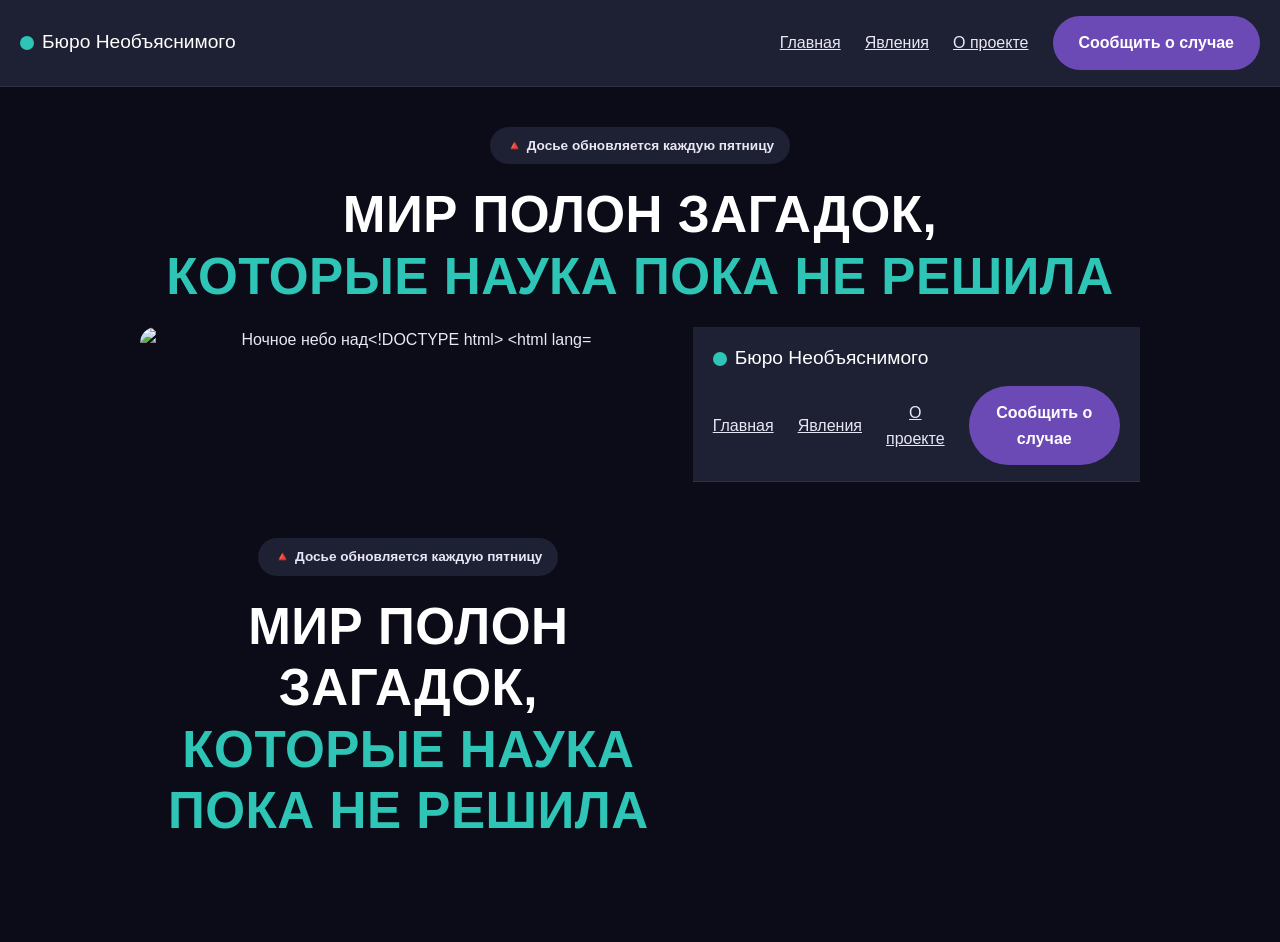
==== commit 87f515eb: "feat: add real sources and Wikimedia photos to dossiers, real contacts in footer" ====
--- a/task2/index.html
+++ b/task2/index.html
@@ -34,221 +34,40 @@
       <h1 class="hero-title">МИР ПОЛОН ЗАГАДОК,<br><span class="accent">КОТОРЫЕ НАУКА ПОКА НЕ РЕШИЛА</span></h1>
 
       <div class="hero-grid">
-        <img class="hero-image" src="https://images.unsplash.com/photo-1502134249126-9f3755a50d78?w=900&q=80" alt="Ночное небо над океаном">
-        <div class="hero-panel">
-          <h2>ДЛЯ ЛЮБОЗНАТЕЛЬНЫХ И ОСТОРОЖНЫХ</h2>
-          <p>Мы собираем задокументированные случаи необъяснимых явлений со всего мира — от Бермудского треугольника до снежного человека. Без жёлтой прессы, только факты, свидетельства и версии.</p>
-          <a href="#mysteries" class="btn btn-primary">Смотреть досье</a>
-        </div>
-      </div>
-    </section>
+        <img class="hero-image" src="https://images.unsplash.com/photo-1502134249126-9f3755a50d78?w=900&q=80" alt="Ночное небо над<!DOCTYPE html>
+<html lang="ru">
+<head>
+  <meta charset="utf-8">
+  <meta name="viewport" content="width=device-width, initial-scale=1">
+  <title>Бюро Необъяснимого — архив загадочных явлений</title>
+  <link rel="preconnect" href="https://fonts.googleapis.com">
+  <link href="https://fonts.googleapis.com/css2?family=Anton&family=Manrope:wght@400;600;800&display=swap" rel="stylesheet">
+  <link rel="stylesheet" href="style.css">
+</head>
+<body>
 
-    <section class="features">
-      <div class="feature-card">
-        <img src="https://images.unsplash.com/photo-1419242902214-272b3f66ee7a?w=700&q=80" alt="Архив документов">
-        <h3>500+ ЗАДОКУМЕНТИРОВАННЫХ СЛУЧАЕВ</h3>
-        <p>От пропаж кораблей до следов на снегу — каждый случай со ссылкой на источник, где это возможно.</p>
-      </div>
-      <div class="feature-card">
-        <img src="https://images.unsplash.com/photo-1506318137071-a8e063b4bec0?w=700&q=80" alt="Исследователь с фонариком">
-        <h3>70 ЛЕТ ИССЛЕДОВАНИЙ</h3>
-        <p>Мы изучаем архивы, интервью очевидцев и научные опровержения — и показываем все стороны.</p>
-      </div>
-    </section>
+  <header class="site-header">
+    <div class="logo"><span class="logo-dot"></span> Бюро Необъяснимого</div>
 
-    <section id="mysteries" class="moods">
-      <h2>ВЫБЕРИ ЯВЛЕНИЕ</h2>
-      <div class="mood-grid">
+    <button class="burger" aria-label="Открыть меню">
+      <span></span>
+      <span></span>
+      <span></span>
+    </button>
 
-        <div class="mood-card">
-          <div class="mood-icon">🌊</div>
-          <h3>Бермудский треугольник</h3>
-          <div class="mood-tags">
-            <p>Атлантика · Пропажи</p>
-            <p>С 1945 года</p>
-          </div>
-          <p class="mood-desc">Десятки кораблей и самолётов бесследно исчезли в этом районе океана.</p>
-          <a href="#bermuda" class="btn btn-outline">Читать досье</a>
-        </div>
+    <nav class="main-nav">
+      <a href="#hero">Главная</a>
+      <a href="#mysteries">Явления</a>
+      <a href="#trust">О проекте</a>
+      <a href="#report" class="btn btn-primary nav-cta">Сообщить о случае</a>
+    </nav>
+  </header>
 
-        <div class="mood-card">
-          <div class="mood-icon">🦶</div>
-          <h3>Бигфут</h3>
-          <div class="mood-tags">
-            <p>Северная Америка · Криптозоология</p>
-            <p>Тысячи «встреч»</p>
-          </div>
-          <p class="mood-desc">Гигантский волосатый гуманоид, которого ищут уже больше века.</p>
-          <a href="#bigfoot" class="btn btn-outline">Читать досье</a>
-        </div>
+  <main>
 
-        <div class="mood-card">
-          <div class="mood-icon">🐉</div>
-          <h3>Лох-Несское чудовище</h3>
-          <div class="mood-tags">
-            <p>Шотландия · Озеро</p>
-            <p>С 1933 года</p>
-          </div>
-          <p class="mood-desc">Существо, которое якобы обитает в глубоком шотландском озере.</p>
-          <a href="#nessie" class="btn btn-outline">Читать досье</a>
-        </div>
+    <section id="hero" class="hero">
+      <div class="hero-badge">🔺 Досье обновляется каждую пятницу</div>
+      <h1 class="hero-title">МИР ПОЛОН ЗАГАДОК,<br><span class="accent">КОТОРЫЕ НАУКА ПОКА НЕ РЕШИЛА</span></h1>
 
-        <div class="mood-card">
-          <div class="mood-icon">🛸</div>
-          <h3>Зона 51</h3>
-          <div class="mood-tags">
-            <p>Невада, США · Секретность</p>
-            <p>Рассекречена частично</p>
-          </div>
-          <p class="mood-desc">Засекреченная военная база, породившая десятки теорий об инопланетянах.</p>
-          <a href="#area51" class="btn btn-outline">Читать досье</a>
-        </div>
-
-        <div class="mood-card">
-          <div class="mood-icon">🌾</div>
-          <h3>Круги на полях</h3>
-          <div class="mood-tags">
-            <p>По всему миру · Символы</p>
-            <p>Массово с 1970-х</p>
-          </div>
-          <p class="mood-desc">Загадочные геометрические узоры, появляющиеся на полях за одну ночь.</p>
-          <a href="#cropcircles" class="btn btn-outline">Читать досье</a>
-        </div>
-
-        <div class="mood-card">
-          <div class="mood-icon">👻</div>
-          <h3>Полтергейст</h3>
-          <div class="mood-tags">
-            <p>Повсеместно · Паранормальное</p>
-            <p>Задокументировано веками</p>
-          </div>
-          <p class="mood-desc">Необъяснимые шумы, движение предметов и другие «шалости» в домах.</p>
-          <a href="#ghosts" class="btn btn-outline">Читать досье</a>
-        </div>
-
-      </div>
-    </section>
-
-    <section class="dossier-list">
-      <h2 class="dossier-heading">ПОДРОБНЫЕ ДОСЬЕ</h2>
-
-      <article id="bermuda" class="dossier">
-        <img src="https://images.unsplash.com/photo-1439405326854-014607f694d7?w=800&q=80" alt="Океан">
-        <div class="dossier-text">
-          <h3>Бермудский треугольник</h3>
-          <p>Район в Атлантическом океане между Бермудами, Флоридой и Пуэрто-Рико, с которым связывают исчезновения десятков кораблей и самолётов с середины XX века. Самый известный случай — пропажа звена «Эскадрилья 19» в 1945 году. Скептики указывают, что статистика происшествий там не превышает среднюю по океану, а мистики продолжают искать метановые пузыри, магнитные аномалии и порталы.</p>
-          <a href="#mysteries" class="dossier-back">↑ К списку явлений</a>
-        </div>
-      </article>
-
-      <article id="bigfoot" class="dossier">
-        <img src="https://images.unsplash.com/photo-1448375240586-882707db888b?w=800&q=80" alt="Лес">
-        <div class="dossier-text">
-          <h3>Бигфут (Снежный человек)</h3>
-          <p>Гуманоидное существо ростом до трёх метров, покрытое густой шерстью, о встречах с которым сообщают в лесах Северной Америки уже больше ста лет. Самое известное «доказательство» — плёнка Паттерсона–Гимлина 1967 года. Большинство биологов считают истории мистификациями или ошибочным опознанием медведей, но новые «следы» находят до сих пор.</p>
-          <a href="#mysteries" class="dossier-back">↑ К списку явлений</a>
-        </div>
-      </article>
-
-      <article id="nessie" class="dossier">
-        <img src="https://images.unsplash.com/photo-1500534623283-312aade485b7?w=800&q=80" alt="Озеро в тумане">
-        <div class="dossier-text">
-          <h3>Лох-Несское чудовище</h3>
-          <p>Существо, которое, по легенде, обитает в глубоком и холодном озере Лох-Несс в Шотландии. Первые сообщения относятся к VI веку, но известность феномен получил после фотографии 1934 года, позже признанной подделкой. Учёные объясняют «наблюдения» бревнами, волнами от лодок и крупными сомами — но туристический поток в Шотландию это не останавливает.</p>
-          <a href="#mysteries" class="dossier-back">↑ К списку явлений</a>
-        </div>
-      </article>
-
-      <article id="area51" class="dossier">
-        <img src="https://images.unsplash.com/photo-1446776653964-20c1d3a81b06?w=800&q=80" alt="Пустыня ночью">
-        <div class="dossier-text">
-          <h3>Зона 51</h3>
-          <p>Секретная военная база ВВС США в пустыне Невада, десятилетиями официально не признававшаяся правительством. Там действительно испытывали засекреченные самолёты — что и породило слухи об инопланетных технологиях после наблюдений странных огней в небе. В 2013 году существование базы наконец подтвердили официально, хотя большая часть её деятельности остаётся закрытой.</p>
-          <a href="#mysteries" class="dossier-back">↑ К списку явлений</a>
-        </div>
-      </article>
-
-      <article id="cropcircles" class="dossier">
-        <img src="https://images.unsplash.com/photo-1500382017468-9049fed747ef?w=800&q=80" alt="Поле пшеницы">
-        <div class="dossier-text">
-          <h3>Круги на полях</h3>
-          <p>Сложные геометрические узоры, вытоптанные на полях, чаще всего в Великобритании. Массово стали появляться с 1970-х годов. В 1991 году двое англичан, Дуг Бауэр и Дэйв Чорли, признались, что создали сотни таких кругов с помощью досок и верёвок — но энтузиасты продолжают находить «слишком сложные» узоры, объяснить которые розыгрышем сложно.</p>
-          <a href="#mysteries" class="dossier-back">↑ К списку явлений</a>
-        </div>
-      </article>
-
-      <article id="ghosts" class="dossier">
-        <img src="https://images.unsplash.com/photo-1520121401995-928cd50d4e27?w=800&q=80" alt="Тёмный коридор">
-        <div class="dossier-text">
-          <h3>Полтергейст</h3>
-          <p>Термин для необъяснимых шумов, движения предметов и других «беспокойств» в домах, задокументированных ещё со Средних веков. Самый известный случай — «Дело Энфилда» 1977 года в Лондоне. Скептики связывают такие явления со скрипом старых домов, инфразвуком и особенностями восприятия — но убедить очевидцев это редко получается.</p>
-          <a href="#mysteries" class="dossier-back">↑ К списку явлений</a>
-        </div>
-      </article>
-
-    </section>
-
-    <section id="trust" class="community">
-      <div class="community-media">
-        <img src="https://images.unsplash.com/photo-1518281420975-50db6e5d0a97?w=800&q=80" alt="Старая книга и лупа">
-      </div>
-      <div class="community-content">
-        <h2>ПОЧЕМУ НАМ МОЖНО ДОВЕРЯТЬ <span class="accent">(в разумных пределах)</span></h2>
-        <ul class="perk-list">
-          <li><strong>Только задокументированные случаи</strong> — без слухов из третьих уст</li>
-          <li><strong>Ссылки на первоисточники</strong>, где это возможно</li>
-          <li><strong>Без сенсаций</strong> — показываем и мистическую, и научную версию</li>
-        </ul>
-      </div>
-    </section>
-
-    <section id="report" class="subscribe">
-      <h2>СООБЩИ О СВОЁМ СЛУЧАЕ</h2>
-      <p class="subscribe-lead">Видела что-то необъяснимое? Расскажи нам — мы добавим случай в архив (имя можно не указывать настоящее).</p>
-
-      <form class="subscribe-form">
-        <label for="name">Имя</label>
-        <input type="text" id="name" name="name" placeholder="Как к тебе обращаться?">
-
-        <label for="email">Email</label>
-        <input type="email" id="email" name="email" placeholder="you@example.com">
-
-        <label for="message">Сообщение</label>
-        <textarea id="message" name="message" placeholder="Что произошло и где?"></textarea>
-
-        <button type="submit" class="btn btn-primary">Отправить</button>
-      </form>
-    </section>
-
-  </main>
-
-  <footer class="site-footer">
-    <div class="footer-logo"><span class="logo-dot"></span> Бюро Необъяснимого</div>
-
-    <div class="footer-columns">
-      <div class="footer-col">
-        <h4>Контакты</h4>
-        <p>Email: hello@bureau-x.example</p>
-        <p>Отвечаем на письма, даже если они написаны при свече</p>
-      </div>
-
-      <div class="footer-col">
-        <h4>Активность аномалий</h4>
-        <p>Пн–Пт: стабильный фон</p>
-        <p>Полнолуние: пик активности 🌕</p>
-        <p>Пятница 13-е: не отвечаем за последствия</p>
-      </div>
-
-      <div class="footer-col">
-        <h4>Мы в сети</h4>
-        <p><a href="#">Telegram</a></p>
-        <p><a href="#">Instagram</a></p>
-        <p><a href="#">Архив случаев</a></p>
-      </div>
-    </div>
-
-    <p class="footer-easter-egg">Если ты дочитала до сюда — возможно, тебе тоже стоит завести досье.</p>
-  </footer>
-
-</body>
-</html>
+      <div class="hero-grid">
+        <img class="hero-image" src="https://images.unsplash.com/photo-1502134249126-9f3755a50d78?w=900&q=80" alt="Ночное небо над
--- a/task2/style.css
+++ b/task2/style.css
@@ -1,8 +1,9 @@
 :root {
-  --color-primary: #7B7FEB;
-  --color-primary-dark: #5D62D1;
-  --color-light: #ECEDFC;
-  --color-dark: #14142B;
+  --color-primary: #6C4AB6;
+  --color-accent: #2EC4B6;
+  --color-light: #1E2033;
+  --color-dark: #0B0C17;
+  --color-text: #E8E7F5;
 }
 
 * {
@@ -12,7 +13,8 @@
 body {
   margin: 0;
   font-family: 'Manrope', Arial, sans-serif;
-  color: var(--color-dark);
+  color: var(--color-text);
+  background: var(--color-dark);
   line-height: 1.6;
   display: grid;
   grid-template-rows: auto 1fr auto;
@@ -24,6 +26,7 @@
   text-transform: uppercase;
   letter-spacing: 0.5px;
   margin: 0;
+  color: #fff;
 }
 
 a {
@@ -31,7 +34,7 @@
 }
 
 .accent {
-  color: var(--color-primary);
+  color: var(--color-accent);
 }
 
 /* Кнопки */
@@ -56,19 +59,19 @@
 }
 
 .btn-primary:hover {
-  background-color: var(--color-primary-dark);
+  background-color: #563a94;
   transform: scale(1.05);
 }
 
 .btn-outline {
   background-color: transparent;
-  border-color: var(--color-dark);
+  border-color: var(--color-accent);
+  color: var(--color-accent);
+}
+
+.btn-outline:hover {
+  background-color: var(--color-accent);
   color: var(--color-dark);
-}
-
-.btn-outline:hover {
-  background-color: var(--color-dark);
-  color: #fff;
   transform: scale(1.05);
 }
 
@@ -81,8 +84,8 @@
   flex-wrap: wrap;
   gap: 12px;
   padding: 16px 20px;
-  background: #fff;
-  border-bottom: 1px solid #eee;
+  background: var(--color-light);
+  border-bottom: 1px solid rgba(255,255,255,0.08);
 }
 
 .logo {
@@ -90,21 +93,22 @@
   align-items: center;
   gap: 8px;
   font-family: 'Anton', sans-serif;
-  font-size: 1.3rem;
+  font-size: 1.2rem;
+  color: #fff;
 }
 
 .logo-dot {
   width: 14px;
   height: 14px;
   border-radius: 50%;
-  background: var(--color-primary);
+  background: var(--color-accent);
   display: inline-block;
   animation: pulse 2s infinite;
 }
 
 @keyframes pulse {
   0%, 100% { transform: scale(1); opacity: 1; }
-  50% { transform: scale(1.3); opacity: 0.6; }
+  50% { transform: scale(1.3); opacity: 0.5; }
 }
 
 .burger {
@@ -123,7 +127,7 @@
   display: block;
   height: 3px;
   width: 100%;
-  background-color: var(--color-dark);
+  background-color: #fff;
   border-radius: 2px;
 }
 
@@ -153,8 +157,8 @@
 }
 
 .hero-title {
-  font-size: 2rem;
-  line-height: 1.15;
+  font-size: 1.9rem;
+  line-height: 1.2;
 }
 
 .hero-grid {
@@ -206,7 +210,7 @@
   border-radius: 16px;
 }
 
-/* НАСТРОЕНИЯ */
+/* КАРТОЧКИ ЯВЛЕНИЙ */
 .moods {
   padding: 40px 20px;
 }
@@ -237,7 +241,7 @@
 
 .mood-card:hover {
   transform: translateY(-6px) scale(1.02);
-  box-shadow: 0 12px 24px rgba(20, 20, 43, 0.12);
+  box-shadow: 0 12px 24px rgba(0, 0, 0, 0.35);
 }
 
 .mood-icon {
@@ -247,16 +251,60 @@
 .mood-tags p {
   margin: 6px 0;
   padding-top: 6px;
-  border-top: 1px solid rgba(20, 20, 43, 0.15);
+  border-top: 1px solid rgba(255,255,255,0.12);
   font-size: 0.85rem;
   font-weight: 700;
+  color: var(--color-accent);
 }
 
 .mood-desc {
   font-size: 0.95rem;
-}
-
-/* О СЕРВИСЕ */
+  color: var(--color-text);
+}
+
+/* ДОСЬЕ */
+.dossier-list {
+  padding: 20px 20px 40px;
+  max-width: 900px;
+  margin: 0 auto;
+  display: flex;
+  flex-direction: column;
+  gap: 32px;
+}
+
+.dossier-heading {
+  text-align: center;
+  margin-bottom: 8px;
+}
+
+.dossier {
+  display: flex;
+  flex-direction: column;
+  gap: 16px;
+  scroll-margin-top: 20px;
+}
+
+.dossier img {
+  width: 100%;
+  height: 200px;
+  object-fit: cover;
+  border-radius: 16px;
+}
+
+.dossier-text {
+  display: flex;
+  flex-direction: column;
+  gap: 10px;
+  align-items: flex-start;
+}
+
+.dossier-back {
+  font-size: 0.85rem;
+  color: var(--color-accent);
+  text-decoration: none;
+}
+
+/* О ПРОЕКТЕ */
 .community {
   display: grid;
   grid-template-columns: 1fr;
@@ -282,7 +330,7 @@
   gap: 12px;
 }
 
-/* ПОДПИСКА */
+/* ФОРМА */
 .subscribe {
   background: var(--color-primary);
   color: #fff;
@@ -334,7 +382,7 @@
 
 .subscribe-form input:hover,
 .subscribe-form textarea:hover {
-  border-color: rgba(20, 20, 43, 0.3);
+  border-color: rgba(0,0,0,0.3);
 }
 
 .subscribe-form input:focus,
@@ -355,7 +403,7 @@
 
 /* ФУТЕР */
 .site-footer {
-  background: var(--color-dark);
+  background: var(--color-light);
   color: #cfcfe8;
   padding: 32px 20px;
 }
@@ -365,7 +413,7 @@
   align-items: center;
   gap: 8px;
   font-family: 'Anton', sans-serif;
-  font-size: 1.2rem;
+  font-size: 1.1rem;
   color: #fff;
   margin-bottom: 24px;
 }
@@ -380,7 +428,7 @@
   font-family: 'Manrope', sans-serif;
   font-size: 0.8rem;
   letter-spacing: 1px;
-  color: #8f8fc7;
+  color: var(--color-accent);
   margin-bottom: 10px;
 }
 
@@ -395,13 +443,13 @@
 }
 
 .footer-col a:hover {
-  color: var(--color-primary);
+  color: var(--color-accent);
 }
 
 .footer-easter-egg {
   margin-top: 24px;
   padding-top: 16px;
-  border-top: 1px solid rgba(255, 255, 255, 0.1);
+  border-top: 1px solid rgba(255,255,255,0.1);
   font-size: 0.75rem;
   opacity: 0.5;
   text-align: center;
@@ -443,6 +491,17 @@
     grid-template-columns: repeat(2, 1fr);
   }
 
+  .dossier {
+    flex-direction: row;
+    align-items: center;
+  }
+
+  .dossier img {
+    width: 320px;
+    height: 220px;
+    flex-shrink: 0;
+  }
+
   .community {
     grid-template-columns: 1fr 1fr;
     align-items: center;
--- a/task2/style.css
+++ b/task2/style.css
@@ -1,8 +1,9 @@
 :root {
-  --color-primary: #7B7FEB;
-  --color-primary-dark: #5D62D1;
-  --color-light: #ECEDFC;
-  --color-dark: #14142B;
+  --color-primary: #6C4AB6;
+  --color-accent: #2EC4B6;
+  --color-light: #1E2033;
+  --color-dark: #0B0C17;
+  --color-text: #E8E7F5;
 }
 
 * {
@@ -12,7 +13,8 @@
 body {
   margin: 0;
   font-family: 'Manrope', Arial, sans-serif;
-  color: var(--color-dark);
+  color: var(--color-text);
+  background: var(--color-dark);
   line-height: 1.6;
   display: grid;
   grid-template-rows: auto 1fr auto;
@@ -24,6 +26,7 @@
   text-transform: uppercase;
   letter-spacing: 0.5px;
   margin: 0;
+  color: #fff;
 }
 
 a {
@@ -31,7 +34,7 @@
 }
 
 .accent {
-  color: var(--color-primary);
+  color: var(--color-accent);
 }
 
 /* Кнопки */
@@ -56,19 +59,19 @@
 }
 
 .btn-primary:hover {
-  background-color: var(--color-primary-dark);
+  background-color: #563a94;
   transform: scale(1.05);
 }
 
 .btn-outline {
   background-color: transparent;
-  border-color: var(--color-dark);
+  border-color: var(--color-accent);
+  color: var(--color-accent);
+}
+
+.btn-outline:hover {
+  background-color: var(--color-accent);
   color: var(--color-dark);
-}
-
-.btn-outline:hover {
-  background-color: var(--color-dark);
-  color: #fff;
   transform: scale(1.05);
 }
 
@@ -81,8 +84,8 @@
   flex-wrap: wrap;
   gap: 12px;
   padding: 16px 20px;
-  background: #fff;
-  border-bottom: 1px solid #eee;
+  background: var(--color-light);
+  border-bottom: 1px solid rgba(255,255,255,0.08);
 }
 
 .logo {
@@ -90,21 +93,22 @@
   align-items: center;
   gap: 8px;
   font-family: 'Anton', sans-serif;
-  font-size: 1.3rem;
+  font-size: 1.2rem;
+  color: #fff;
 }
 
 .logo-dot {
   width: 14px;
   height: 14px;
   border-radius: 50%;
-  background: var(--color-primary);
+  background: var(--color-accent);
   display: inline-block;
   animation: pulse 2s infinite;
 }
 
 @keyframes pulse {
   0%, 100% { transform: scale(1); opacity: 1; }
-  50% { transform: scale(1.3); opacity: 0.6; }
+  50% { transform: scale(1.3); opacity: 0.5; }
 }
 
 .burger {
@@ -123,7 +127,7 @@
   display: block;
   height: 3px;
   width: 100%;
-  background-color: var(--color-dark);
+  background-color: #fff;
   border-radius: 2px;
 }
 
@@ -153,8 +157,8 @@
 }
 
 .hero-title {
-  font-size: 2rem;
-  line-height: 1.15;
+  font-size: 1.9rem;
+  line-height: 1.2;
 }
 
 .hero-grid {
@@ -206,7 +210,7 @@
   border-radius: 16px;
 }
 
-/* НАСТРОЕНИЯ */
+/* КАРТОЧКИ ЯВЛЕНИЙ */
 .moods {
   padding: 40px 20px;
 }
@@ -237,7 +241,7 @@
 
 .mood-card:hover {
   transform: translateY(-6px) scale(1.02);
-  box-shadow: 0 12px 24px rgba(20, 20, 43, 0.12);
+  box-shadow: 0 12px 24px rgba(0, 0, 0, 0.35);
 }
 
 .mood-icon {
@@ -247,16 +251,60 @@
 .mood-tags p {
   margin: 6px 0;
   padding-top: 6px;
-  border-top: 1px solid rgba(20, 20, 43, 0.15);
+  border-top: 1px solid rgba(255,255,255,0.12);
   font-size: 0.85rem;
   font-weight: 700;
+  color: var(--color-accent);
 }
 
 .mood-desc {
   font-size: 0.95rem;
-}
-
-/* О СЕРВИСЕ */
+  color: var(--color-text);
+}
+
+/* ДОСЬЕ */
+.dossier-list {
+  padding: 20px 20px 40px;
+  max-width: 900px;
+  margin: 0 auto;
+  display: flex;
+  flex-direction: column;
+  gap: 32px;
+}
+
+.dossier-heading {
+  text-align: center;
+  margin-bottom: 8px;
+}
+
+.dossier {
+  display: flex;
+  flex-direction: column;
+  gap: 16px;
+  scroll-margin-top: 20px;
+}
+
+.dossier img {
+  width: 100%;
+  height: 200px;
+  object-fit: cover;
+  border-radius: 16px;
+}
+
+.dossier-text {
+  display: flex;
+  flex-direction: column;
+  gap: 10px;
+  align-items: flex-start;
+}
+
+.dossier-back {
+  font-size: 0.85rem;
+  color: var(--color-accent);
+  text-decoration: none;
+}
+
+/* О ПРОЕКТЕ */
 .community {
   display: grid;
   grid-template-columns: 1fr;
@@ -282,7 +330,7 @@
   gap: 12px;
 }
 
-/* ПОДПИСКА */
+/* ФОРМА */
 .subscribe {
   background: var(--color-primary);
   color: #fff;
@@ -334,7 +382,7 @@
 
 .subscribe-form input:hover,
 .subscribe-form textarea:hover {
-  border-color: rgba(20, 20, 43, 0.3);
+  border-color: rgba(0,0,0,0.3);
 }
 
 .subscribe-form input:focus,
@@ -355,7 +403,7 @@
 
 /* ФУТЕР */
 .site-footer {
-  background: var(--color-dark);
+  background: var(--color-light);
   color: #cfcfe8;
   padding: 32px 20px;
 }
@@ -365,7 +413,7 @@
   align-items: center;
   gap: 8px;
   font-family: 'Anton', sans-serif;
-  font-size: 1.2rem;
+  font-size: 1.1rem;
   color: #fff;
   margin-bottom: 24px;
 }
@@ -380,7 +428,7 @@
   font-family: 'Manrope', sans-serif;
   font-size: 0.8rem;
   letter-spacing: 1px;
-  color: #8f8fc7;
+  color: var(--color-accent);
   margin-bottom: 10px;
 }
 
@@ -395,13 +443,13 @@
 }
 
 .footer-col a:hover {
-  color: var(--color-primary);
+  color: var(--color-accent);
 }
 
 .footer-easter-egg {
   margin-top: 24px;
   padding-top: 16px;
-  border-top: 1px solid rgba(255, 255, 255, 0.1);
+  border-top: 1px solid rgba(255,255,255,0.1);
   font-size: 0.75rem;
   opacity: 0.5;
   text-align: center;
@@ -443,6 +491,17 @@
     grid-template-columns: repeat(2, 1fr);
   }
 
+  .dossier {
+    flex-direction: row;
+    align-items: center;
+  }
+
+  .dossier img {
+    width: 320px;
+    height: 220px;
+    flex-shrink: 0;
+  }
+
   .community {
     grid-template-columns: 1fr 1fr;
     align-items: center;
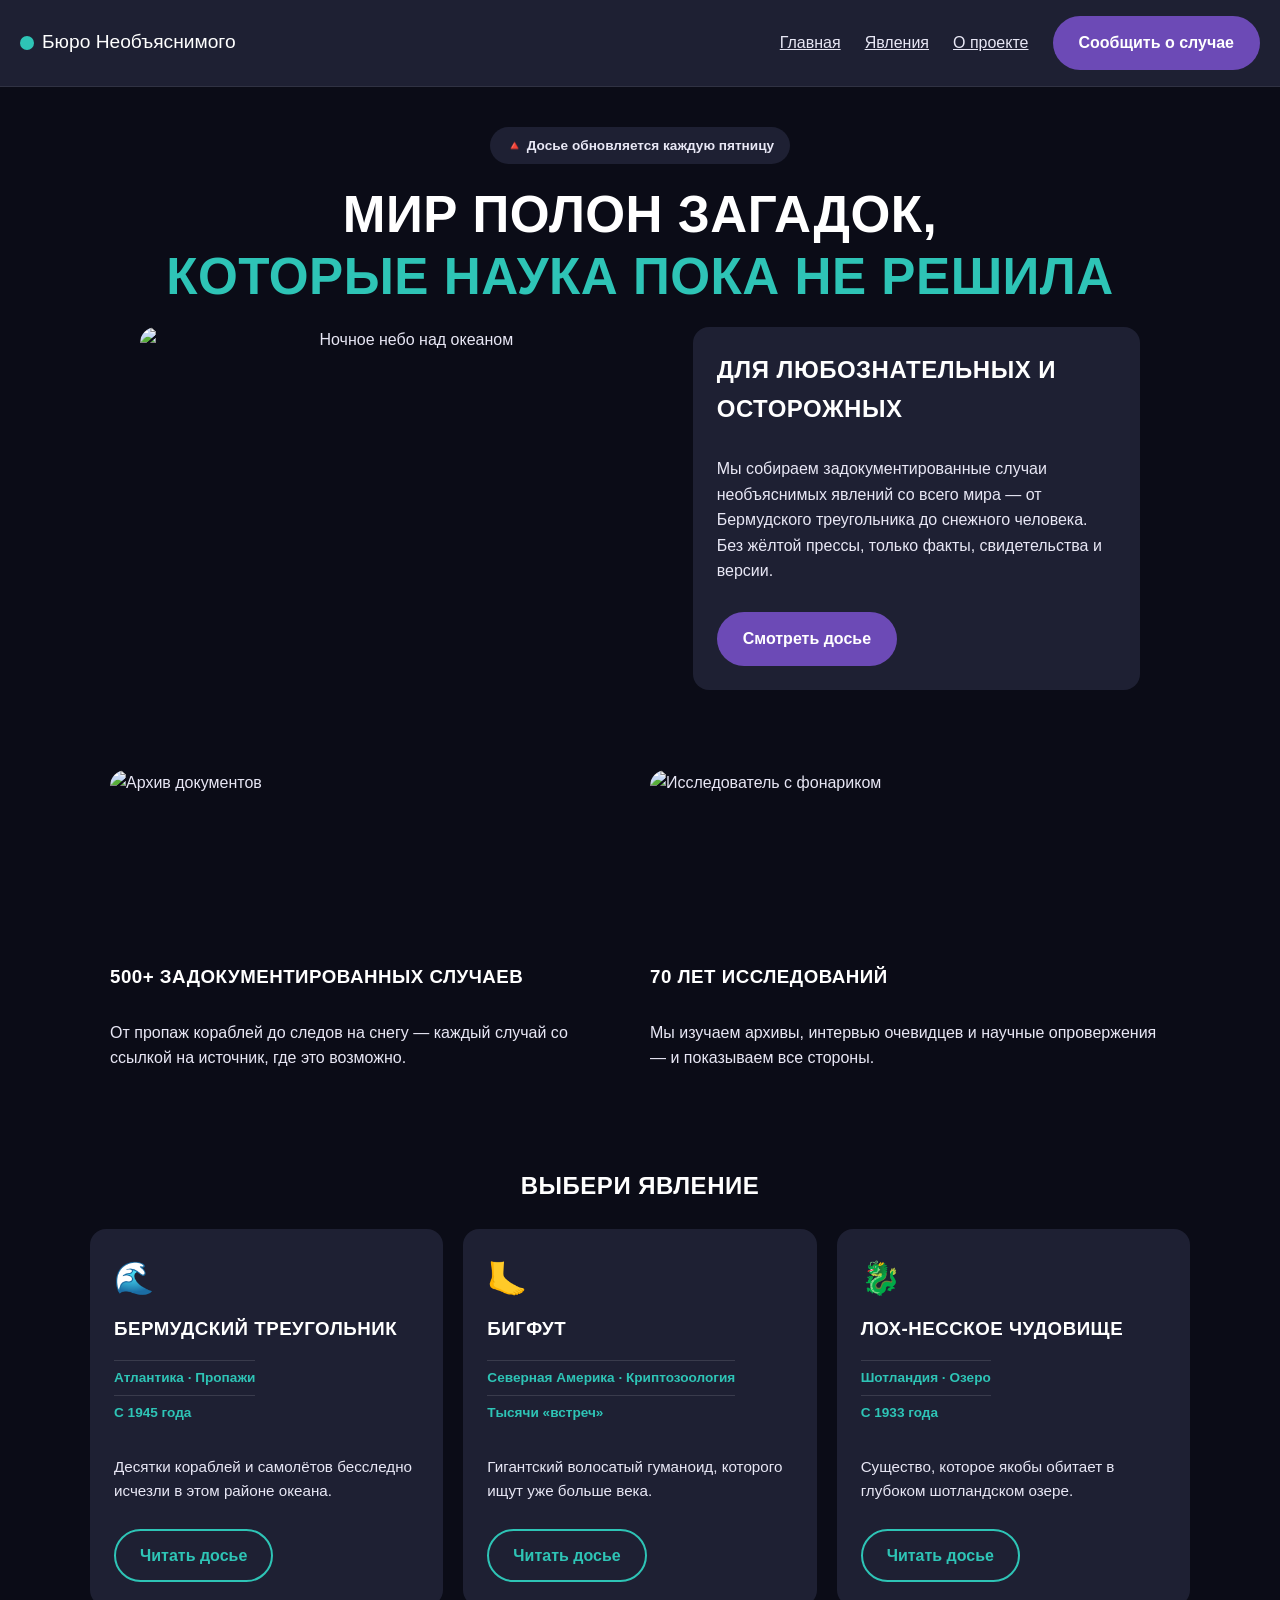
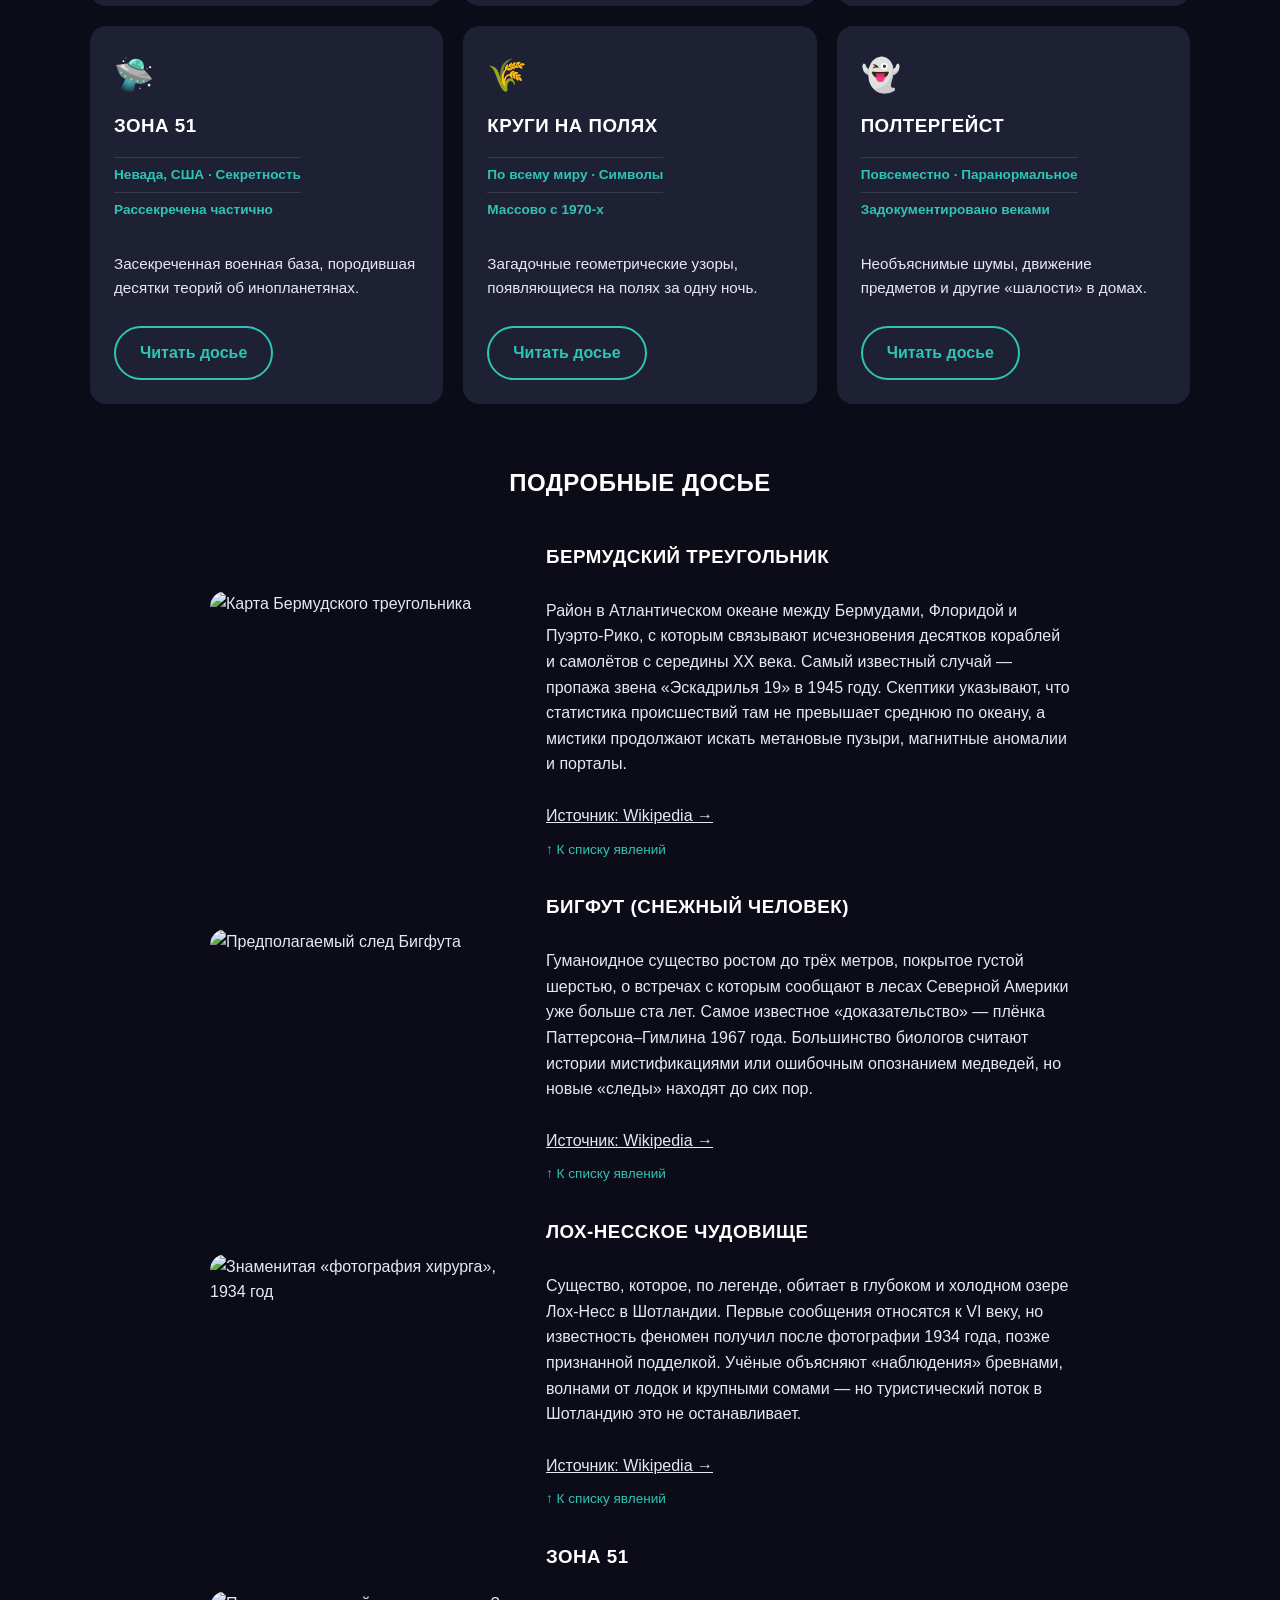
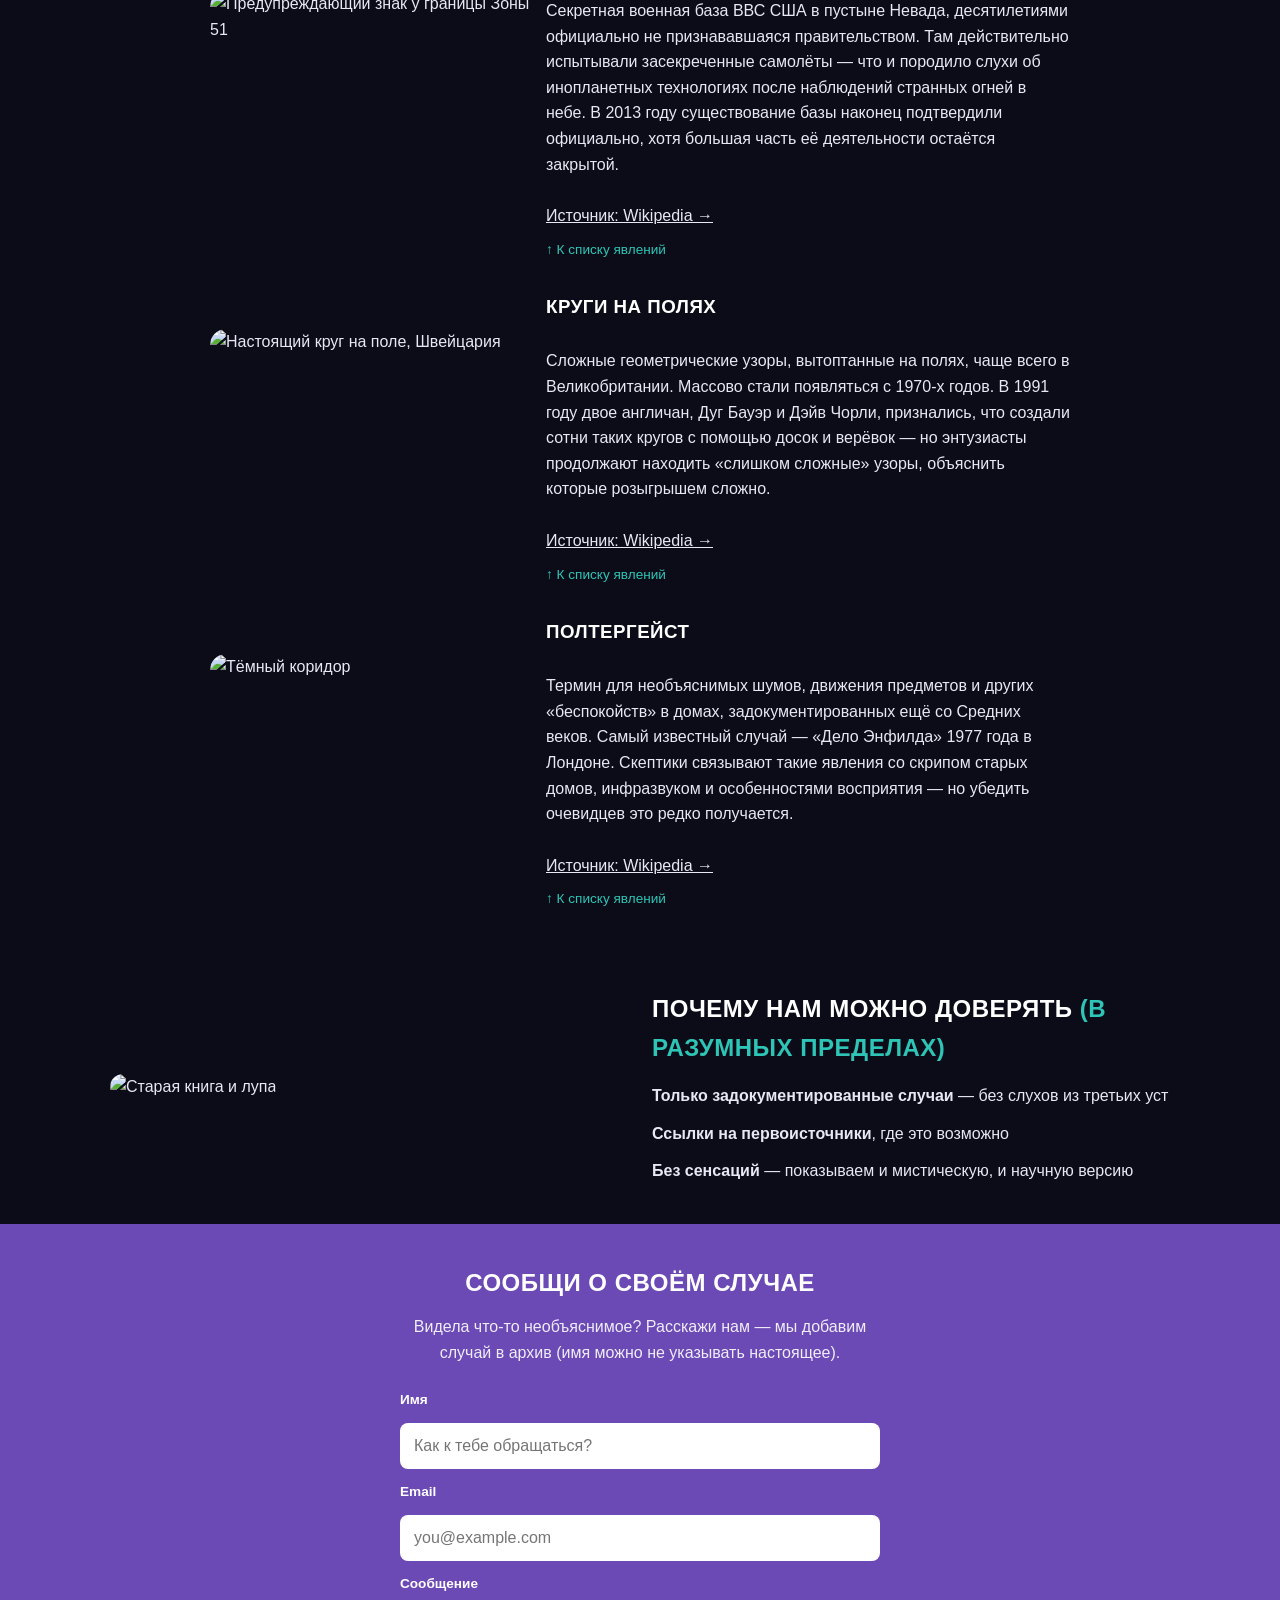
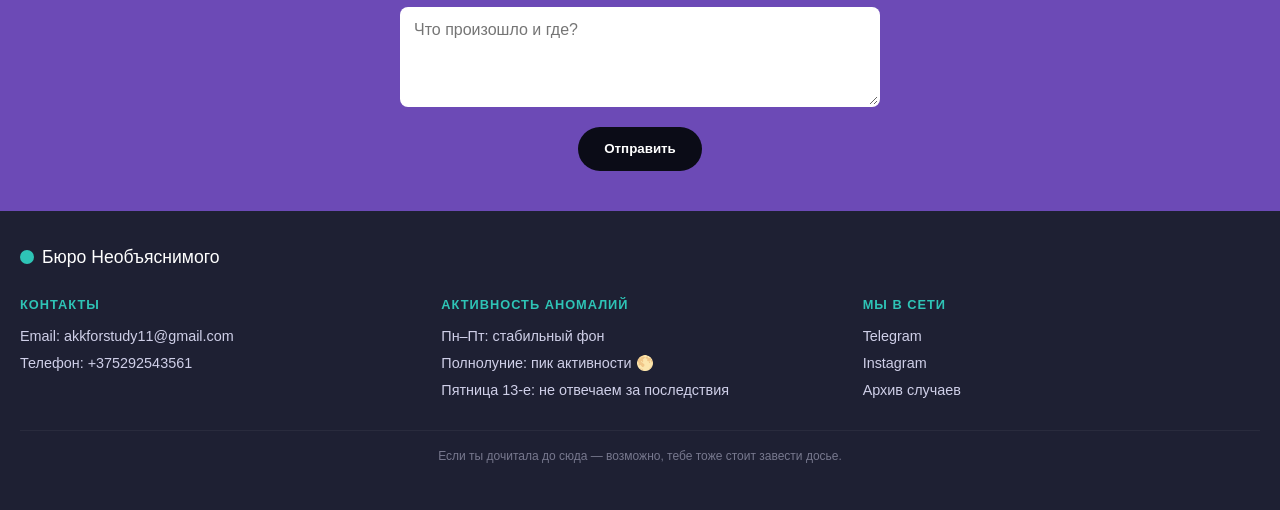
==== commit 6ac012e3: "feat: add real sources and Wikimedia photos to dossiers, real contacts in footer" ====
--- a/task2/index.html
+++ b/task2/index.html
@@ -34,40 +34,227 @@
       <h1 class="hero-title">МИР ПОЛОН ЗАГАДОК,<br><span class="accent">КОТОРЫЕ НАУКА ПОКА НЕ РЕШИЛА</span></h1>
 
       <div class="hero-grid">
-        <img class="hero-image" src="https://images.unsplash.com/photo-1502134249126-9f3755a50d78?w=900&q=80" alt="Ночное небо над<!DOCTYPE html>
-<html lang="ru">
-<head>
-  <meta charset="utf-8">
-  <meta name="viewport" content="width=device-width, initial-scale=1">
-  <title>Бюро Необъяснимого — архив загадочных явлений</title>
-  <link rel="preconnect" href="https://fonts.googleapis.com">
-  <link href="https://fonts.googleapis.com/css2?family=Anton&family=Manrope:wght@400;600;800&display=swap" rel="stylesheet">
-  <link rel="stylesheet" href="style.css">
-</head>
-<body>
-
-  <header class="site-header">
-    <div class="logo"><span class="logo-dot"></span> Бюро Необъяснимого</div>
-
-    <button class="burger" aria-label="Открыть меню">
-      <span></span>
-      <span></span>
-      <span></span>
-    </button>
-
-    <nav class="main-nav">
-      <a href="#hero">Главная</a>
-      <a href="#mysteries">Явления</a>
-      <a href="#trust">О проекте</a>
-      <a href="#report" class="btn btn-primary nav-cta">Сообщить о случае</a>
-    </nav>
-  </header>
-
-  <main>
-
-    <section id="hero" class="hero">
-      <div class="hero-badge">🔺 Досье обновляется каждую пятницу</div>
-      <h1 class="hero-title">МИР ПОЛОН ЗАГАДОК,<br><span class="accent">КОТОРЫЕ НАУКА ПОКА НЕ РЕШИЛА</span></h1>
-
-      <div class="hero-grid">
-        <img class="hero-image" src="https://images.unsplash.com/photo-1502134249126-9f3755a50d78?w=900&q=80" alt="Ночное небо над
+        <img class="hero-image" src="https://images.unsplash.com/photo-1502134249126-9f3755a50d78?w=900&q=80" alt="Ночное небо над океаном">
+        <div class="hero-panel">
+          <h2>ДЛЯ ЛЮБОЗНАТЕЛЬНЫХ И ОСТОРОЖНЫХ</h2>
+          <p>Мы собираем задокументированные случаи необъяснимых явлений со всего мира — от Бермудского треугольника до снежного человека. Без жёлтой прессы, только факты, свидетельства и версии.</p>
+          <a href="#mysteries" class="btn btn-primary">Смотреть досье</a>
+        </div>
+      </div>
+    </section>
+
+    <section class="features">
+      <div class="feature-card">
+        <img src="https://images.unsplash.com/photo-1419242902214-272b3f66ee7a?w=700&q=80" alt="Архив документов">
+        <h3>500+ ЗАДОКУМЕНТИРОВАННЫХ СЛУЧАЕВ</h3>
+        <p>От пропаж кораблей до следов на снегу — каждый случай со ссылкой на источник, где это возможно.</p>
+      </div>
+      <div class="feature-card">
+        <img src="https://images.unsplash.com/photo-1506318137071-a8e063b4bec0?w=700&q=80" alt="Исследователь с фонариком">
+        <h3>70 ЛЕТ ИССЛЕДОВАНИЙ</h3>
+        <p>Мы изучаем архивы, интервью очевидцев и научные опровержения — и показываем все стороны.</p>
+      </div>
+    </section>
+
+    <section id="mysteries" class="moods">
+      <h2>ВЫБЕРИ ЯВЛЕНИЕ</h2>
+      <div class="mood-grid">
+
+        <div class="mood-card">
+          <div class="mood-icon">🌊</div>
+          <h3>Бермудский треугольник</h3>
+          <div class="mood-tags">
+            <p>Атлантика · Пропажи</p>
+            <p>С 1945 года</p>
+          </div>
+          <p class="mood-desc">Десятки кораблей и самолётов бесследно исчезли в этом районе океана.</p>
+          <a href="#bermuda" class="btn btn-outline">Читать досье</a>
+        </div>
+
+        <div class="mood-card">
+          <div class="mood-icon">🦶</div>
+          <h3>Бигфут</h3>
+          <div class="mood-tags">
+            <p>Северная Америка · Криптозоология</p>
+            <p>Тысячи «встреч»</p>
+          </div>
+          <p class="mood-desc">Гигантский волосатый гуманоид, которого ищут уже больше века.</p>
+          <a href="#bigfoot" class="btn btn-outline">Читать досье</a>
+        </div>
+
+        <div class="mood-card">
+          <div class="mood-icon">🐉</div>
+          <h3>Лох-Несское чудовище</h3>
+          <div class="mood-tags">
+            <p>Шотландия · Озеро</p>
+            <p>С 1933 года</p>
+          </div>
+          <p class="mood-desc">Существо, которое якобы обитает в глубоком шотландском озере.</p>
+          <a href="#nessie" class="btn btn-outline">Читать досье</a>
+        </div>
+
+        <div class="mood-card">
+          <div class="mood-icon">🛸</div>
+          <h3>Зона 51</h3>
+          <div class="mood-tags">
+            <p>Невада, США · Секретность</p>
+            <p>Рассекречена частично</p>
+          </div>
+          <p class="mood-desc">Засекреченная военная база, породившая десятки теорий об инопланетянах.</p>
+          <a href="#area51" class="btn btn-outline">Читать досье</a>
+        </div>
+
+        <div class="mood-card">
+          <div class="mood-icon">🌾</div>
+          <h3>Круги на полях</h3>
+          <div class="mood-tags">
+            <p>По всему миру · Символы</p>
+            <p>Массово с 1970-х</p>
+          </div>
+          <p class="mood-desc">Загадочные геометрические узоры, появляющиеся на полях за одну ночь.</p>
+          <a href="#cropcircles" class="btn btn-outline">Читать досье</a>
+        </div>
+
+        <div class="mood-card">
+          <div class="mood-icon">👻</div>
+          <h3>Полтергейст</h3>
+          <div class="mood-tags">
+            <p>Повсеместно · Паранормальное</p>
+            <p>Задокументировано веками</p>
+          </div>
+          <p class="mood-desc">Необъяснимые шумы, движение предметов и другие «шалости» в домах.</p>
+          <a href="#ghosts" class="btn btn-outline">Читать досье</a>
+        </div>
+
+      </div>
+    </section>
+
+    <section class="dossier-list">
+      <h2 class="dossier-heading">ПОДРОБНЫЕ ДОСЬЕ</h2>
+
+      <article id="bermuda" class="dossier">
+        <img src="https://commons.wikimedia.org/wiki/Special:FilePath/Bermuda_Triangle.png" alt="Карта Бермудского треугольника">
+        <div class="dossier-text">
+          <h3>Бермудский треугольник</h3>
+          <p>Район в Атлантическом океане между Бермудами, Флоридой и Пуэрто-Рико, с которым связывают исчезновения десятков кораблей и самолётов с середины XX века. Самый известный случай — пропажа звена «Эскадрилья 19» в 1945 году. Скептики указывают, что статистика происшествий там не превышает среднюю по океану, а мистики продолжают искать метановые пузыри, магнитные аномалии и порталы.</p>
+          <a href="https://en.wikipedia.org/wiki/Bermuda_Triangle" target="_blank" class="dossier-source">Источник: Wikipedia →</a>
+          <a href="#mysteries" class="dossier-back">↑ К списку явлений</a>
+        </div>
+      </article>
+
+      <article id="bigfoot" class="dossier">
+        <img src="https://commons.wikimedia.org/wiki/Special:FilePath/Alleged_Bigfoot_footprint.jpg" alt="Предполагаемый след Бигфута">
+        <div class="dossier-text">
+          <h3>Бигфут (Снежный человек)</h3>
+          <p>Гуманоидное существо ростом до трёх метров, покрытое густой шерстью, о встречах с которым сообщают в лесах Северной Америки уже больше ста лет. Самое известное «доказательство» — плёнка Паттерсона–Гимлина 1967 года. Большинство биологов считают истории мистификациями или ошибочным опознанием медведей, но новые «следы» находят до сих пор.</p>
+          <a href="https://en.wikipedia.org/wiki/Bigfoot" target="_blank" class="dossier-source">Источник: Wikipedia →</a>
+          <a href="#mysteries" class="dossier-back">↑ К списку явлений</a>
+        </div>
+      </article>
+
+      <article id="nessie" class="dossier">
+        <img src="https://commons.wikimedia.org/wiki/Special:FilePath/Loch_Ness_Monster_Surgeon%27s_photograph.jpg" alt="Знаменитая «фотография хирурга», 1934 год">
+        <div class="dossier-text">
+          <h3>Лох-Несское чудовище</h3>
+          <p>Существо, которое, по легенде, обитает в глубоком и холодном озере Лох-Несс в Шотландии. Первые сообщения относятся к VI веку, но известность феномен получил после фотографии 1934 года, позже признанной подделкой. Учёные объясняют «наблюдения» бревнами, волнами от лодок и крупными сомами — но туристический поток в Шотландию это не останавливает.</p>
+          <a href="https://en.wikipedia.org/wiki/Loch_Ness_Monster" target="_blank" class="dossier-source">Источник: Wikipedia →</a>
+          <a href="#mysteries" class="dossier-back">↑ К списку явлений</a>
+        </div>
+      </article>
+
+      <article id="area51" class="dossier">
+        <img src="https://commons.wikimedia.org/wiki/Special:FilePath/Wfm_x51_area51_warningsign.jpg" alt="Предупреждающий знак у границы Зоны 51">
+        <div class="dossier-text">
+          <h3>Зона 51</h3>
+          <p>Секретная военная база ВВС США в пустыне Невада, десятилетиями официально не признававшаяся правительством. Там действительно испытывали засекреченные самолёты — что и породило слухи об инопланетных технологиях после наблюдений странных огней в небе. В 2013 году существование базы наконец подтвердили официально, хотя большая часть её деятельности остаётся закрытой.</p>
+          <a href="https://en.wikipedia.org/wiki/Area_51" target="_blank" class="dossier-source">Источник: Wikipedia →</a>
+          <a href="#mysteries" class="dossier-back">↑ К списку явлений</a>
+        </div>
+      </article>
+
+      <article id="cropcircles" class="dossier">
+        <img src="https://commons.wikimedia.org/wiki/Special:FilePath/Swiss_crop_circle_detail.jpg" alt="Настоящий круг на поле, Швейцария">
+        <div class="dossier-text">
+          <h3>Круги на полях</h3>
+          <p>Сложные геометрические узоры, вытоптанные на полях, чаще всего в Великобритании. Массово стали появляться с 1970-х годов. В 1991 году двое англичан, Дуг Бауэр и Дэйв Чорли, признались, что создали сотни таких кругов с помощью досок и верёвок — но энтузиасты продолжают находить «слишком сложные» узоры, объяснить которые розыгрышем сложно.</p>
+          <a href="https://en.wikipedia.org/wiki/Crop_circle" target="_blank" class="dossier-source">Источник: Wikipedia →</a>
+          <a href="#mysteries" class="dossier-back">↑ К списку явлений</a>
+        </div>
+      </article>
+
+      <article id="ghosts" class="dossier">
+        <img src="https://images.unsplash.com/photo-1520121401995-928cd50d4e27?w=800&q=80" alt="Тёмный коридор">
+        <div class="dossier-text">
+          <h3>Полтергейст</h3>
+          <p>Термин для необъяснимых шумов, движения предметов и других «беспокойств» в домах, задокументированных ещё со Средних веков. Самый известный случай — «Дело Энфилда» 1977 года в Лондоне. Скептики связывают такие явления со скрипом старых домов, инфразвуком и особенностями восприятия — но убедить очевидцев это редко получается.</p>
+          <a href="https://en.wikipedia.org/wiki/Enfield_poltergeist" target="_blank" class="dossier-source">Источник: Wikipedia →</a>
+          <a href="#mysteries" class="dossier-back">↑ К списку явлений</a>
+        </div>
+      </article>
+
+    </section>
+
+    <section id="trust" class="community">
+      <div class="community-media">
+        <img src="https://images.unsplash.com/photo-1518281420975-50db6e5d0a97?w=800&q=80" alt="Старая книга и лупа">
+      </div>
+      <div class="community-content">
+        <h2>ПОЧЕМУ НАМ МОЖНО ДОВЕРЯТЬ <span class="accent">(в разумных пределах)</span></h2>
+        <ul class="perk-list">
+          <li><strong>Только задокументированные случаи</strong> — без слухов из третьих уст</li>
+          <li><strong>Ссылки на первоисточники</strong>, где это возможно</li>
+          <li><strong>Без сенсаций</strong> — показываем и мистическую, и научную версию</li>
+        </ul>
+      </div>
+    </section>
+
+    <section id="report" class="subscribe">
+      <h2>СООБЩИ О СВОЁМ СЛУЧАЕ</h2>
+      <p class="subscribe-lead">Видела что-то необъяснимое? Расскажи нам — мы добавим случай в архив (имя можно не указывать настоящее).</p>
+
+      <form class="subscribe-form">
+        <label for="name">Имя</label>
+        <input type="text" id="name" name="name" placeholder="Как к тебе обращаться?">
+
+        <label for="email">Email</label>
+        <input type="email" id="email" name="email" placeholder="you@example.com">
+
+        <label for="message">Сообщение</label>
+        <textarea id="message" name="message" placeholder="Что произошло и где?"></textarea>
+
+        <button type="submit" class="btn btn-primary">Отправить</button>
+      </form>
+    </section>
+
+  </main>
+
+  <footer class="site-footer">
+    <div class="footer-logo"><span class="logo-dot"></span> Бюро Необъяснимого</div>
+
+    <div class="footer-columns">
+      <div class="footer-col">
+        <h4>Контакты</h4>
+        <p>Email: akkforstudy11@gmail.com</p>
+        <p>Телефон: +375292543561</p>
+      </div>
+
+      <div class="footer-col">
+        <h4>Активность аномалий</h4>
+        <p>Пн–Пт: стабильный фон</p>
+        <p>Полнолуние: пик активности 🌕</p>
+        <p>Пятница 13-е: не отвечаем за последствия</p>
+      </div>
+
+      <div class="footer-col">
+        <h4>Мы в сети</h4>
+        <p><a href="#">Telegram</a></p>
+        <p><a href="#">Instagram</a></p>
+        <p><a href="#">Архив случаев</a></p>
+      </div>
+    </div>
+
+    <p class="footer-easter-egg">Если ты дочитала до сюда — возможно, тебе тоже стоит завести досье.</p>
+  </footer>
+
+</body>
+</html>
